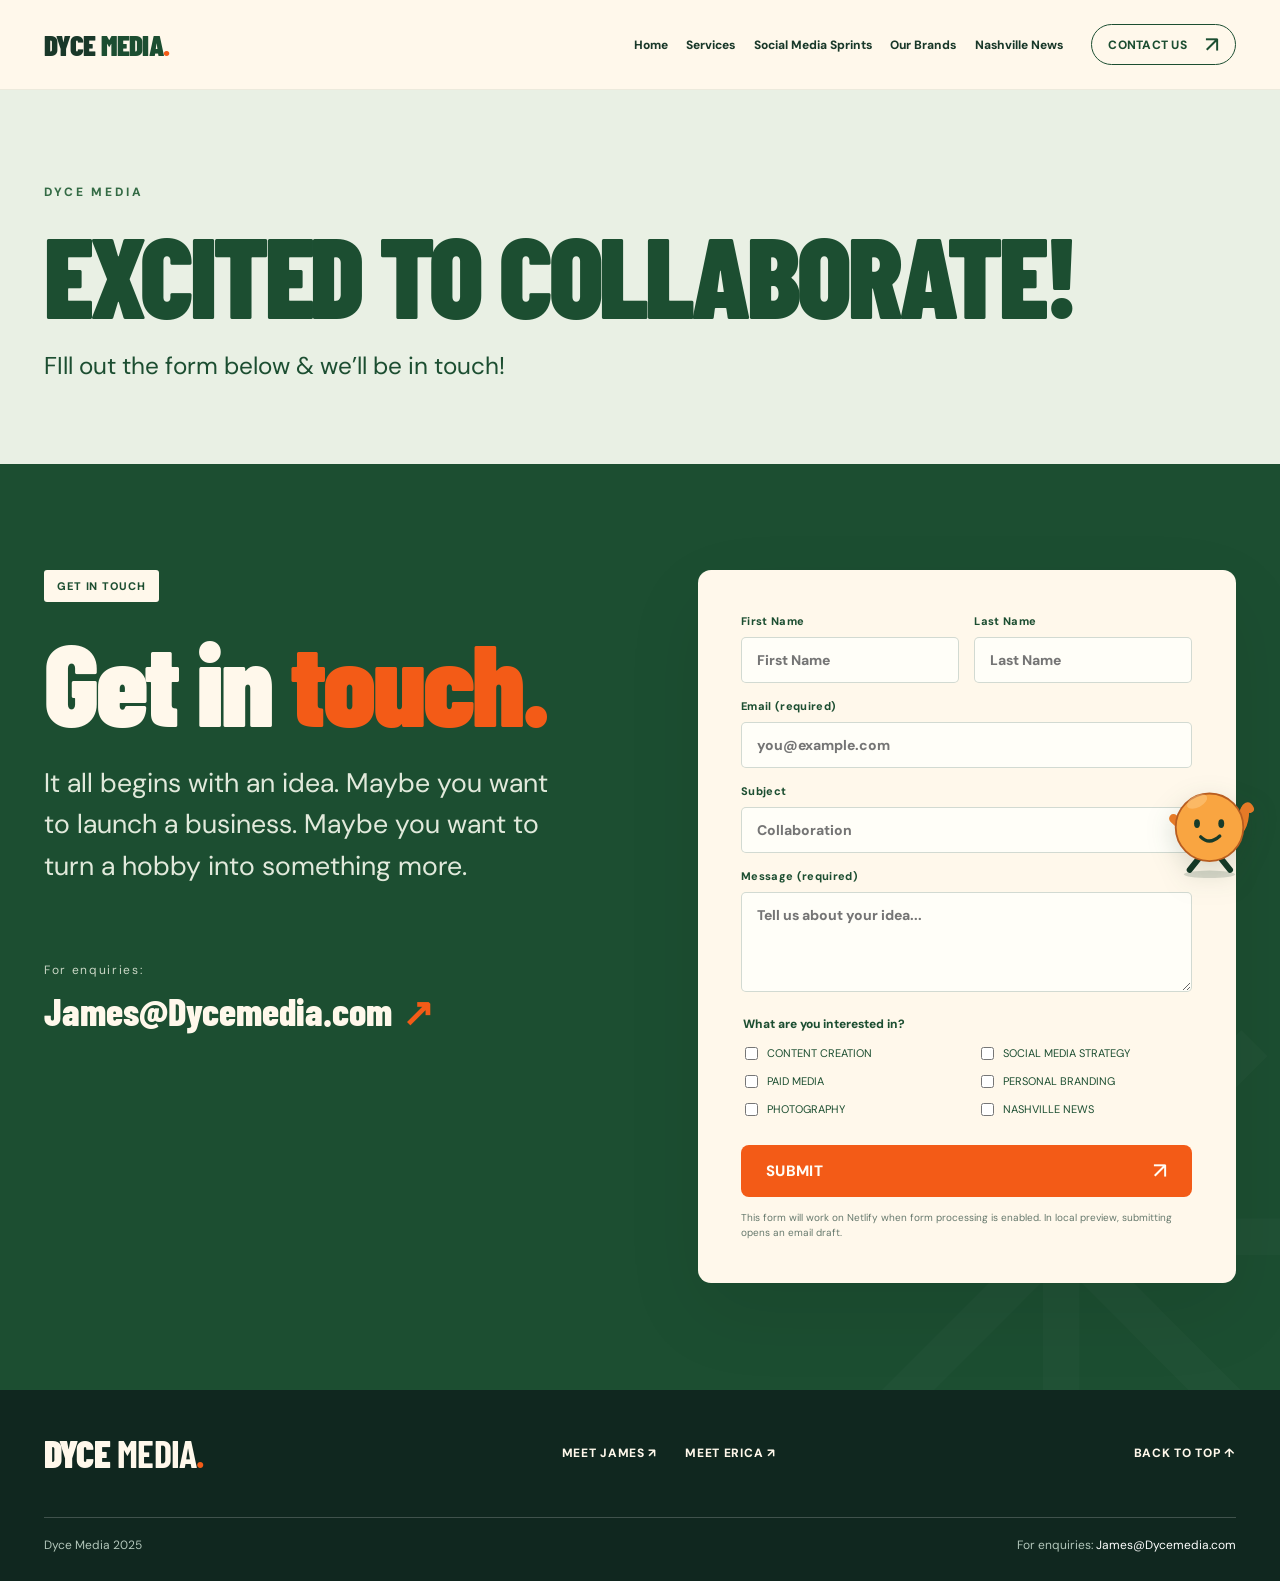
==== contact.html @ 3dae823f "Import approved Dyce Media Revision 2 and configure separate Netlify preview" ====
<!DOCTYPE html>

<html lang="en">
<head>
<meta charset="utf-8"/>
<meta content="width=device-width, initial-scale=1" name="viewport"/>
<meta content="#153d2c" name="theme-color"/>
<meta content="Dyce Media — A Creative HOUSE for modern media. For Journalist, Creators, &amp; Founders." name="description"/>
<meta content="Dyce Media — A Creative HOUSE for modern media" property="og:title"/>
<meta content="For Journalist, Creators, &amp; Founders" property="og:description"/>
<title>Contact | Dyce Media</title>
<link href="https://fonts.googleapis.com" rel="preconnect"/>
<link crossorigin="" href="https://fonts.gstatic.com" rel="preconnect"/>
<link href="https://fonts.googleapis.com/css2?family=Barlow+Condensed:wght@500;600;700;800;900&amp;family=DM+Sans:wght@400;500;600;700;800&amp;display=swap" rel="stylesheet"/>
<link href="styles.css" rel="stylesheet"/>
</head>
<body>
<a class="skip-link" href="#main">Skip to content</a>
<div aria-hidden="true" class="top-progress" id="scrollProgress"></div>
<header class="site-header" id="siteHeader">
<a aria-label="Dyce Media home" class="wordmark" href="index.html">DYCE <strong>MEDIA<span>.</span></strong></a>
<button aria-controls="primaryNav" aria-expanded="false" aria-label="Toggle navigation" class="menu-toggle" id="menuToggle" type="button"><span></span><span></span></button>
<nav aria-label="Primary navigation" class="nav" id="primaryNav">
<a class="nav-link" href="index.html">Home</a>
<a class="nav-link" href="services.html">Services</a>
<a class="nav-link" href="social-media-sprints.html">Social Media Sprints</a>
<a class="nav-link" href="our-brands.html">Our Brands</a>
<a class="nav-link" href="nashville-news.html">Nashville News</a>
<a class="btn btn-small btn-outline nav-cta" href="contact.html">CONTACT US <span aria-hidden="true">↗</span></a>
</nav>
</header>
<main class="page-main contact-page" id="main"><section class="page-opening contact-opening"><div class="container"><span class="page-kicker">DYCE MEDIA</span><h1>Excited to Collaborate!</h1><p>FIll out the form below &amp; we’ll be in touch!</p></div></section><section aria-labelledby="contactTitle" class="contact-section section-pad" id="contact">
<div class="container contact-grid">
<div class="contact-copy reveal"><span class="tag tag-light">GET IN TOUCH</span><h2 id="contactTitle">Get in <em>touch.</em></h2><p>It all begins with an idea. Maybe you want to launch a business. Maybe you want to turn a hobby into something more.</p><div class="contact-email"><span>For enquiries:</span><a href="mailto:James@Dycemedia.com">James@Dycemedia.com <span aria-hidden="true">↗</span></a></div></div>
<form action="/thanks.html" class="contact-form reveal" data-netlify="true" id="contactForm" method="POST" name="dyce-contact" netlify-honeypot="bot-field">
<input name="form-name" type="hidden" value="dyce-contact"/>
<p class="hidden"><label>Don't fill this out: <input name="bot-field"/></label></p>
<div class="field-row"><label>First Name<input autocomplete="given-name" name="first-name" placeholder="First Name" required=""/></label><label>Last Name<input autocomplete="family-name" name="last-name" placeholder="Last Name"/></label></div>
<label>Email (required)<input autocomplete="email" name="email" placeholder="you@example.com" required="" type="email"/></label>
<label>Subject<input name="subject" placeholder="Collaboration"/></label>
<label>Message (required)<textarea name="message" placeholder="Tell us about your idea..." required="" rows="4"></textarea></label>
<fieldset><legend>What are you interested in?</legend><label><input name="interest" type="checkbox" value="CONTENT CREATION"/> CONTENT CREATION</label><label><input name="interest" type="checkbox" value="SOCIAL MEDIA STRATEGY"/> SOCIAL MEDIA STRATEGY</label><label><input name="interest" type="checkbox" value="PAID MEDIA"/> PAID MEDIA</label><label><input name="interest" type="checkbox" value="PERSONAL BRANDING"/> PERSONAL BRANDING</label><label><input name="interest" type="checkbox" value="PHOTOGRAPHY"/> PHOTOGRAPHY</label><label><input name="interest" type="checkbox" value="NASHVILLE NEWS"/> NASHVILLE NEWS</label></fieldset>
<button class="btn btn-orange form-submit" type="submit">SUBMIT <span aria-hidden="true">↗</span></button>
<p class="form-disclaimer" id="formNotice">This form will work on Netlify when form processing is enabled. In local preview, submitting opens an email draft.</p>
</form>
</div>
</section></main>
<footer class="site-footer"><div class="container footer-top"><a class="footer-wordmark" href="index.html">DYCE <strong>MEDIA<span>.</span></strong></a><div class="footer-links"><a href="https://www.instagram.com/storyofjames/" rel="noopener" target="_blank">MEET JAMES ↗</a><a href="https://www.instagram.com/ericaavi/" rel="noopener" target="_blank">MEET ERICA ↗</a></div><a class="back-top" href="index.html">BACK TO TOP ↑</a></div><div class="container footer-bottom"><span>Dyce Media 2025</span><span>For enquiries: <a href="mailto:James@Dycemedia.com">James@Dycemedia.com</a></span></div></footer>
<dialog aria-label="Watch video" class="video-modal" id="videoModal"><button aria-label="Close video" class="video-close" id="videoClose" type="button">×</button><div class="video-frame" id="videoFrame"></div><div class="video-actions"><a href="#" id="videoYoutube" rel="noopener" target="_blank">OPEN ON YOUTUBE ↗</a></div></dialog>
<script defer="" src="script.js"></script>
<aside aria-label="Animated Dyce Media character" class="story-buddy" id="storyBuddy">
<button aria-label="Hide animated character" class="buddy-exit" title="Hide character" type="button">×</button>
<div aria-hidden="true" class="buddy-character"><svg role="img" viewbox="0 0 132 150">
<ellipse cx="66" cy="138" fill="#133b25" opacity=".16" rx="35" ry="5"></ellipse>
<path class="buddy-leg buddy-left" d="M51 117l-12 15" stroke="#143826" stroke-linecap="round" stroke-width="8"></path>
<path class="buddy-leg buddy-right" d="M82 117l12 15" stroke="#143826" stroke-linecap="round" stroke-width="8"></path>
<path class="buddy-arm" d="M39 83L17 62" stroke="#e67a27" stroke-linecap="round" stroke-width="12"></path>
<path class="buddy-wave-arm" d="M94 86Q114 80 114 51" stroke="#e67a27" stroke-linecap="round" stroke-width="12"></path>
<path class="buddy-wave-hand" d="M113 52Q117 41 121 49" fill="none" stroke="#e67a27" stroke-linecap="round" stroke-width="11"></path>
<circle cx="66" cy="74" fill="#f9a541" r="46" stroke="#b85d20" stroke-width="2.5"></circle>
<ellipse cx="49" cy="69" fill="#173b2a" rx="4" ry="6"></ellipse><ellipse cx="82" cy="69" fill="#173b2a" rx="4" ry="6"></ellipse>
<path d="M54 87Q66 99 80 86" fill="none" stroke="#173b2a" stroke-linecap="round" stroke-width="4.5"></path>
<ellipse cx="49" cy="39" fill="#ffdba0" opacity=".38" rx="15" ry="8" transform="rotate(-28 49 39)"></ellipse>
</svg></div></aside></body>
</html>
---- styles.css ----
:root{--forest:#153e2e;--forest2:#0d2f24;--forest3:#255b42;--cream:#fcf6ea;--cream2:#f5ebda;--ink:#142b22;--orange:#f35b17;--orange2:#ff7928;--white:#fffdf6;--muted:#647068;--line:rgba(20,62,46,.18)}
*{box-sizing:border-box}html{scroll-behavior:smooth;scroll-padding-top:86px}body{margin:0;background:var(--cream);color:var(--ink);font-family:'DM Sans',Arial,sans-serif;font-size:16px;-webkit-font-smoothing:antialiased}body.modal-open{overflow:hidden}::selection{background:var(--orange);color:#fff}a{color:inherit;text-decoration:none}button,input,textarea{font:inherit}button{cursor:pointer}img{max-width:100%;display:block}h1,h2,h3,p{margin-top:0}h1,h2,h3{font-family:'Barlow Condensed','Nimbus Sans Narrow','Liberation Sans Narrow',Impact,sans-serif;font-weight:900;letter-spacing:-.025em}a:focus-visible,button:focus-visible,summary:focus-visible,input:focus-visible,textarea:focus-visible{outline:3px solid var(--orange);outline-offset:5px}.container{width:min(100% - 88px,1360px);margin-inline:auto}.section-pad{padding:clamp(78px,8.3vw,132px) 0}.hidden{position:absolute!important;left:-9999px!important;opacity:0!important}.skip-link{position:fixed;top:-100px;left:16px;z-index:200;background:var(--orange);color:white;padding:10px 16px}.skip-link:focus{top:10px}.top-progress{height:3px;position:fixed;top:0;left:0;background:var(--orange);width:0;z-index:101;transform-origin:left;pointer-events:none}
.site-header{height:90px;display:flex;align-items:center;justify-content:space-between;padding:0 max(44px,calc((100vw - 1360px)/2));position:sticky;top:0;z-index:90;background:rgba(252,246,234,.92);backdrop-filter:blur(18px);-webkit-backdrop-filter:blur(18px);border-bottom:1px solid rgba(23,62,44,.08);transition:height .25s,box-shadow .25s}.site-header.is-scrolled{height:75px;box-shadow:0 10px 40px rgba(23,46,30,.06)}.wordmark,.footer-wordmark{font:900 31px/1 'Barlow Condensed','Nimbus Sans Narrow','Liberation Sans Narrow',sans-serif;letter-spacing:-.02em;white-space:nowrap}.wordmark strong{font-weight:900;color:var(--forest)}.wordmark span,.footer-wordmark span{color:var(--orange)}.nav{display:flex;align-items:center;gap:clamp(14px,2.2vw,33px)}.nav-link{font-size:13px;font-weight:800;position:relative;transition:color .25s}.nav-link:after{content:'';position:absolute;left:0;right:100%;height:2px;background:var(--orange);bottom:-8px;transition:right .25s}.nav-link:hover,.nav-link.is-active{color:var(--orange)}.nav-link:hover:after,.nav-link.is-active:after{right:0}.nav-cta{margin-left:10px}.menu-toggle{display:none;border:0;background:transparent;width:44px;height:44px}.menu-toggle span{display:block;width:25px;height:2px;background:var(--forest);margin:6px auto;transition:transform .2s}
.btn{display:inline-flex;align-items:center;justify-content:center;gap:40px;min-height:52px;padding:15px 24px;border:1.5px solid transparent;border-radius:8px;font:800 15px 'DM Sans',sans-serif;letter-spacing:.02em;text-align:center;transition:background .2s,color .2s,transform .2s,box-shadow .2s;white-space:nowrap}.btn span{font-size:22px;font-weight:500;line-height:10px}.btn:hover{transform:translateY(-3px);box-shadow:0 10px 18px rgba(14,43,29,.09)}.btn-small{min-height:45px;padding:11px 19px;font-size:12px;border-radius:999px;gap:18px}.btn-outline{border-color:var(--forest);color:var(--forest);background:transparent}.btn-outline:hover{background:var(--forest);color:var(--white)}.btn-dark{background:var(--forest);color:var(--white)}.btn-dark:hover{background:var(--forest3)}.btn-orange{background:var(--orange);color:var(--white)}.btn-orange:hover{background:#d7470c}
/* Opening: generous empty space, with the exact approved illustrated cabin composition. */
.hero{position:relative;overflow:hidden;min-height:min(740px,calc(100svh - 90px));background:radial-gradient(ellipse at 78% 84%,#ffe7ce 0%,transparent 44%),var(--cream);display:flex;align-items:center}.hero-grain{position:absolute;inset:0;opacity:.25;pointer-events:none;background-image:url("data:image/svg+xml,%3Csvg viewBox='0 0 150 150' xmlns='http://www.w3.org/2000/svg'%3E%3Cfilter id='n'%3E%3CfeTurbulence type='fractalNoise' baseFrequency='.24' numOctaves='1' stitchTiles='stitch'/%3E%3C/filter%3E%3Crect width='100%25' height='100%25' filter='url(%23n)' opacity='.025'/%3E%3C/svg%3E")}.hero-inner{display:grid;grid-template-columns:1.13fr .87fr;align-items:center;position:relative;z-index:2;min-height:620px;padding-top:34px;padding-bottom:84px}.hero-copy{z-index:3;position:relative;padding:32px 0 10px;max-width:770px}.eyebrow{display:flex;align-items:center;gap:11px;color:var(--forest3);font-size:11px;letter-spacing:.22em;font-weight:800;margin-bottom:31px}.eyebrow-rule{display:inline-block;background:var(--orange);width:28px;height:3px;border-radius:5px}.hero h1{font-size:clamp(54px,5.75vw,101px);line-height:.99;max-width:1000px;text-transform:uppercase;color:var(--forest);margin-bottom:29px;letter-spacing:-.034em}.hero h1 em{color:var(--orange);font-style:normal;white-space:nowrap}.hero-line{display:block;white-space:nowrap}.hero-subtitle{font-size:clamp(17px,1.8vw,23px);letter-spacing:-.03em;margin-bottom:38px;color:var(--forest);font-weight:500}.hero-actions{display:flex;align-items:center;gap:34px;flex-wrap:wrap}.hero-actions .btn{min-height:59px;padding:16px 25px;min-width:205px}.quiet-link{font-size:12px;font-weight:800;letter-spacing:.04em;display:inline-flex;align-items:center;gap:12px;border-bottom:1px solid var(--forest);padding-bottom:7px}.quiet-link span{font-size:18px}.quiet-link:hover{color:var(--orange);border-color:var(--orange)}.credit{font-size:11px;opacity:.6;margin-top:42px;margin-bottom:0}.credit a{text-decoration:underline;text-underline-offset:3px}.hero-visual{position:relative;display:flex;align-items:center;justify-content:center;width:100%;min-height:550px;margin-left:-1%;pointer-events:none}.cabin-art{width:min(112%,660px);max-width:none;object-fit:contain;position:relative;z-index:2;filter:drop-shadow(1px 14px 17px rgba(84,49,15,.08));animation:slowfloat 7s ease-in-out infinite;transform-origin:50% 65%}.hero-halo{width:65%;height:38%;background:radial-gradient(ellipse,rgba(248,158,61,.18),transparent 68%);position:absolute;top:53%;left:27%;z-index:1;filter:blur(30px)}.visual-star{position:absolute;color:#fca34e;z-index:3;opacity:.7}.star-one{top:25%;right:10%;font-size:24px;animation:twinkle 4s ease-in-out infinite}.star-two{bottom:26%;left:8%;font-size:17px;animation:twinkle 6s ease-in-out infinite 1s}@keyframes slowfloat{0%,100%{transform:translateY(0)}50%{transform:translateY(-13px)}}@keyframes twinkle{50%{opacity:.23;transform:rotate(25deg) scale(.8)}}.scroll-indicator{position:absolute;z-index:4;bottom:28px;left:50%;transform:translateX(-50%);display:flex;align-items:center;gap:17px;color:var(--forest);font-size:10px;letter-spacing:.2em;font-weight:800}.scroll-line{width:40px;height:1px;background:var(--orange)}
.section-marquee{display:flex;align-items:center;justify-content:center;overflow:hidden;white-space:nowrap;gap:32px;background:var(--forest);color:var(--cream);padding:16px 22px;font:800 clamp(20px,2.2vw,33px)/1 'Barlow Condensed','Nimbus Sans Narrow','Liberation Sans Narrow',sans-serif;letter-spacing:.06em}.section-marquee span{flex:none}.little-asterisk{color:var(--orange);font-size:20px}
.tag{display:inline-flex;align-items:center;padding:9px 13px;font-size:11px;font-weight:800;letter-spacing:.08em}.tag-orange{background:var(--orange);color:var(--white);border-radius:3px}.tag-light{background:var(--cream);color:var(--forest);border-radius:3px}.tag-lined{border:1px solid rgba(255,255,255,.35);color:var(--cream);border-radius:4px}.intro-section{background:var(--cream2);position:relative;overflow:hidden}.intro-grid{display:grid;grid-template-columns:1.1fr .9fr;gap:clamp(40px,8vw,145px);align-items:center}.intro-left h2{font-size:clamp(56px,5.8vw,92px);line-height:.94;max-width:720px;text-transform:uppercase;margin:26px 0 0}.intro-left h2 em{font-style:normal;color:var(--orange)}.intro-right{padding-top:15px}.mini-index{display:flex;align-items:center;gap:13px;font-size:11px;letter-spacing:.17em;font-weight:800;color:var(--orange);margin-bottom:22px}.mini-index span{height:1px;width:33px;background:var(--orange)}.intro-right>p{font-size:clamp(20px,2.3vw,30px);line-height:1.5;letter-spacing:-.028em;max-width:585px;margin-bottom:40px}.inline-actions{display:flex;gap:30px;align-items:center;flex-wrap:wrap}.under-link{font-size:14px;font-weight:700;border-bottom:1px solid;padding-bottom:6px}.under-link:hover{color:var(--orange)}.intro-stat{font:800 clamp(16px,2vw,26px) 'Barlow Condensed','Nimbus Sans Narrow','Liberation Sans Narrow',sans-serif;letter-spacing:.035em;border-top:1px solid var(--line);padding-top:23px;margin-top:55px}.intro-stat strong{white-space:nowrap}.intro-stat span{color:var(--orange);padding:0 5px}.intro-symbol{margin-top:55px;display:inline-grid;place-items:center;width:92px;height:92px;position:relative}.rotating-ring{font-size:115px;line-height:1;color:var(--forest3);opacity:.8;animation:rotate 28s linear infinite}.symbol-middle{position:absolute;font:900 38px 'Barlow Condensed';color:var(--orange)}@keyframes rotate{to{transform:rotate(360deg)}}
.film-section{background:var(--forest2);color:var(--cream);position:relative}.film-section:before{content:'';position:absolute;right:0;top:0;width:300px;height:300px;background:radial-gradient(circle at 100% 0%,rgba(246,117,32,.1),transparent 70%);pointer-events:none}.section-heading{display:flex;align-items:end;justify-content:space-between;gap:28px;margin-bottom:38px}.section-heading h2{font-size:clamp(62px,7.5vw,112px);line-height:.95;margin:16px 0 0;text-transform:uppercase}.section-heading .tag{padding-left:0}.orange-dot{color:var(--orange)}.section-heading.on-dark h2{color:var(--cream)}.arrow-link{font-size:13px;font-weight:800;letter-spacing:.04em;border-bottom:2px solid var(--orange);padding-bottom:8px;white-space:nowrap;transition:transform .2s}.arrow-link:hover{transform:translateX(5px)}.arrow-link span{color:var(--orange);font-size:21px;padding-left:10px}.film-grid{display:grid;grid-template-columns:repeat(3,minmax(0,1fr));gap:22px}.film-card{min-width:0}.video-trigger{width:100%;background:#204638;padding:0;border:1px solid rgba(255,255,255,.2);border-radius:12px;overflow:hidden;position:relative;display:block;aspect-ratio:16/10;box-shadow:0 12px 36px rgba(0,0,0,.17);transition:transform .3s,box-shadow .3s}.video-trigger:hover{transform:translateY(-8px);box-shadow:0 25px 52px rgba(0,0,0,.25)}.video-trigger:after{content:'';position:absolute;inset:0;background:linear-gradient(180deg,transparent 45%,rgba(0,0,0,.36));pointer-events:none}.video-trigger img{width:100%;height:100%;object-fit:cover;transition:transform .55s,filter .55s;filter:saturate(.87)}.video-trigger:hover img{transform:scale(1.065);filter:saturate(1.1)}.film-play{position:absolute;z-index:2;top:50%;left:50%;transform:translate(-50%,-50%);background:var(--orange);color:var(--white);border-radius:50%;width:61px;height:61px;display:grid;place-items:center;font-size:17px;box-shadow:0 8px 26px rgba(0,0,0,.25);transition:background .2s,transform .2s;padding-left:3px}.video-trigger:hover .film-play{transform:translate(-50%,-50%) scale(1.15)}.film-hover{position:absolute;bottom:16px;left:18px;right:18px;z-index:3;display:flex;justify-content:space-between;align-items:center;font:800 14px 'Barlow Condensed','Nimbus Sans Narrow','Liberation Sans Narrow',sans-serif;letter-spacing:.08em;color:white;opacity:0;transform:translateY(10px);transition:opacity .3s,transform .3s}.video-trigger:hover .film-hover{opacity:1;transform:translateY(0)}.film-hover b{font:600 22px 'DM Sans'}.film-meta{display:flex;align-items:center;justify-content:space-between;font-size:11px;font-weight:800;margin-top:18px;letter-spacing:.055em}.film-number{color:#e9ede1}.film-meta a{color:#ff9a60}.film-meta a:hover{text-decoration:underline}.film-bottom-link{display:flex;justify-content:space-between;align-items:center;border-top:1px solid rgba(255,255,255,.18);padding-top:25px;margin-top:50px;max-width:100%;font-size:14px;color:#e3e8d9}.film-bottom-link span{color:var(--orange);font-size:24px}.film-bottom-link:hover{color:var(--white)}
.services-section{background:var(--cream)}.services-layout{display:grid;grid-template-columns:.68fr 1.32fr;gap:clamp(50px,9vw,155px);align-items:start}.services-sticky{position:sticky;top:125px}.services-sticky h2{font-size:clamp(75px,8vw,122px);line-height:.85;margin:24px 0 25px}.services-sticky em{font-style:normal;color:var(--orange)}.services-aside{font-size:11px;letter-spacing:.22em;font-weight:800;margin:10px 0 26px;color:var(--forest3)}.woodsy-divider{display:flex;align-items:center;gap:18px;color:var(--forest);height:70px}.woodsy-divider span{width:70px;height:2px;background:var(--orange)}.woodsy-divider svg{width:88px;height:44px;opacity:.5}.accordion{border-top:1px solid var(--line)}.accordion details{border-bottom:1px solid var(--line)}.accordion summary{display:grid;grid-template-columns:40px 1fr 25px;gap:15px;align-items:center;list-style:none;padding:23px 5px 23px 0;cursor:pointer;font:800 clamp(26px,3vw,44px)/1 'Barlow Condensed','Nimbus Sans Narrow','Liberation Sans Narrow',sans-serif;transition:color .2s}.accordion summary::-webkit-details-marker{display:none}.accordion summary:hover,.accordion details[open] summary{color:var(--orange)}.service-count{font:800 11px 'DM Sans';align-self:start;padding-top:4px;color:#8e998c}.plus{position:relative;width:24px;height:24px;display:block}.plus:before,.plus:after{content:'';position:absolute;background:currentColor;top:11px;left:3px;width:18px;height:2px}.plus:after{transform:rotate(90deg);transition:transform .2s}.accordion details[open] .plus:after{transform:rotate(0)}.accordion-content{padding:0 45px 20px 55px;color:#41594a}.accordion-content p{font-size:15px;line-height:1.8;max-width:690px;margin-bottom:18px}.accordion-content .subline{color:var(--orange);font-weight:800;margin-bottom:8px;font-size:12px;letter-spacing:.06em}
.sprints-section{background:#eae9dc}.sprints-section .section-heading{align-items:end}.section-subcopy{font-size:12px;letter-spacing:.12em;font-weight:800;margin:20px 0 0;color:var(--forest3)}.project-grid{display:grid;grid-template-columns:repeat(3,minmax(0,1fr));gap:18px}.project-card{min-height:265px;border-radius:12px;position:relative;overflow:hidden;padding:23px;display:flex;flex-direction:column;justify-content:space-between;isolation:isolate;transition:transform .3s,box-shadow .3s;background:var(--forest);color:var(--cream)}.project-card:before{content:'';position:absolute;inset:auto -40px -120px auto;width:320px;height:320px;border-radius:50%;background:var(--shape-color);opacity:.9;z-index:-1;transition:transform .4s}.project-card:after{content:'';position:absolute;inset:0;z-index:-1;background:linear-gradient(145deg,rgba(255,255,255,.1),transparent 45%,rgba(0,0,0,.15))}.project-card:hover{transform:translateY(-8px);box-shadow:0 20px 40px rgba(14,52,34,.13)}.project-card:hover:before{transform:scale(1.18) translate(-15px,-15px)}.project-a{--shape-color:#f87024}.project-b{--shape-color:#d0c091;background:#335b43}.project-c{--shape-color:#f3a847;background:#214532}.project-d{--shape-color:#88a995;background:#193b33}.project-e{--shape-color:#e8ad59;background:#214932}.project-f{--shape-color:#ea6b45;background:#2a4d3a}.project-index{font-size:11px;letter-spacing:.1em;font-weight:800}.project-center{font:900 clamp(37px,4vw,60px)/.93 'Barlow Condensed';max-width:280px;text-transform:uppercase;display:flex;align-items:flex-end;justify-content:space-between;gap:15px}.project-center>span{font:400 23px 'DM Sans'}.project-bottom{font-size:10px;font-weight:700;letter-spacing:.07em}.sprints-footer{display:flex;justify-content:space-between;margin-top:29px;border-top:1px solid var(--line);padding-top:20px;font-size:12px;letter-spacing:.05em;font-weight:800}.sprints-footer a{color:var(--orange)}
.contact-section{position:relative;background:var(--forest);color:var(--cream);overflow:hidden}.contact-section:before{content:'✳';position:absolute;right:-95px;bottom:-240px;font-size:750px;color:rgba(255,255,255,.018);line-height:1;pointer-events:none}.contact-grid{position:relative;display:grid;grid-template-columns:1fr 1fr;gap:clamp(45px,9vw,145px)}.contact-copy h2{font-size:clamp(88px,9vw,145px);line-height:.87;margin:29px 0 30px}.contact-copy h2 em{font-style:normal;color:var(--orange)}.contact-copy>p{font-size:clamp(19px,2.1vw,27px);line-height:1.55;max-width:520px;color:#e1e9db}.contact-email{display:grid;gap:10px;margin-top:75px}.contact-email>span{font-size:12px;letter-spacing:.14em;color:#cad7c6}.contact-email a{display:flex;gap:10px;align-items:center;font:800 clamp(23px,3vw,40px) 'Barlow Condensed';word-break:break-word}.contact-email a span{color:var(--orange)}.contact-email a:hover{color:var(--orange)}.contact-spark{font-size:120px;color:var(--orange);line-height:1;margin-top:25px;opacity:.8}.contact-form{background:var(--cream);color:var(--forest);padding:clamp(25px,3.4vw,50px);border-radius:13px;box-shadow:0 30px 80px rgba(0,0,0,.08)}.contact-form>label,.field-row label{display:grid;gap:9px;font-size:11px;font-weight:800;letter-spacing:.03em;margin-bottom:16px}.field-row{display:grid;grid-template-columns:1fr 1fr;gap:15px}.contact-form input:not([type=checkbox]),.contact-form textarea{background:#fffef8;border:1.5px solid rgba(31,77,56,.2);color:#153e2e;border-radius:5px;outline:0;width:100%;padding:13px 15px;font-size:14px;resize:vertical;transition:border-color .2s}.contact-form input:focus,.contact-form textarea:focus{border-color:var(--orange)}.contact-form fieldset{border:0;padding:0;margin:24px 0 18px;display:grid;grid-template-columns:1fr 1fr;gap:9px 20px}.contact-form legend{font-size:12px;font-weight:800;margin-bottom:12px}.contact-form fieldset label{font-size:11px;display:flex;align-items:center;gap:6px}.contact-form input[type=checkbox]{accent-color:var(--forest)}.form-submit{width:100%;display:flex;justify-content:space-between;margin-top:26px}.form-disclaimer{font-size:10px;line-height:1.5;color:#66796d;margin:13px 0 0}
.site-footer{background:#10271f;color:var(--cream);padding:44px 0 28px}.footer-top{display:flex;justify-content:space-between;align-items:center;gap:30px;padding-bottom:45px}.footer-wordmark{font-size:38px}.footer-links{display:flex;gap:28px}.footer-links a,.back-top{font-size:12px;font-weight:800;letter-spacing:.06em}.footer-links a:hover,.back-top:hover{color:var(--orange)}.footer-bottom{border-top:1px solid rgba(255,255,255,.2);padding-top:19px;display:flex;justify-content:space-between;gap:15px;color:#b2c6ba;font-size:12px}.footer-bottom a{color:#fff}.video-modal{border:0;max-width:min(94vw,1100px);width:100%;padding:0;background:var(--forest2);color:var(--cream);box-shadow:0 30px 100px rgba(0,0,0,.55);border-radius:12px;overflow:visible}.video-modal::backdrop{background:rgba(7,27,19,.88);backdrop-filter:blur(8px)}.video-frame{aspect-ratio:16/9}.video-frame iframe{width:100%;height:100%;display:block;border:0;background:#111}.video-close{position:absolute;right:0;top:-56px;background:var(--cream);color:var(--forest);border:0;border-radius:50%;width:42px;height:42px;font-size:30px}.video-actions{padding:13px 18px;display:flex;justify-content:flex-end;font-size:12px;font-weight:800}.video-actions a:hover{color:var(--orange)}.reveal{opacity:0;transform:translateY(24px);transition:opacity .75s ease,transform .75s cubic-bezier(.2,.7,.2,1)}.reveal.is-visible{opacity:1;transform:translateY(0)}
@media(max-width:1160px){.site-header{padding:0 28px}.nav{gap:16px}.hero-inner{grid-template-columns:1fr 0.84fr}.hero h1{font-size:clamp(51px,6.35vw,85px)}.hero-visual{margin-left:-9%}.film-grid{gap:15px}.project-center{font-size:44px}}
@media(max-width:900px){.container{width:min(100% - 48px,1360px)}.site-header{height:75px}.menu-toggle{display:block;z-index:93}.nav{display:none;position:absolute;left:0;right:0;top:100%;background:var(--cream);box-shadow:0 15px 30px rgba(13,47,36,.15);padding:25px 24px 35px;flex-direction:column;align-items:stretch;gap:19px}.nav.open{display:flex}.nav-cta{margin:0;width:max-content}.hero{min-height:auto}.hero-inner{grid-template-columns:1fr;min-height:auto;padding-top:68px;padding-bottom:66px}.hero-copy{max-width:730px}.hero h1{font-size:clamp(58px,11vw,95px)}.hero-visual{margin:0 auto;max-width:630px;min-height:440px;margin-top:10px}.cabin-art{width:100%}.scroll-indicator{display:none}.intro-grid{grid-template-columns:1fr;gap:35px}.intro-left h2{font-size:clamp(70px,10vw,100px);max-width:720px}.intro-right>p{max-width:750px}.intro-symbol{display:none}.services-layout{grid-template-columns:1fr;gap:40px}.services-sticky{position:static}.services-sticky h2{font-size:100px}.contact-grid{grid-template-columns:1fr}.contact-form{max-width:690px}.project-grid{grid-template-columns:repeat(2,1fr)}}
@media(max-width:640px){.container{width:calc(100% - 38px)}.site-header{padding:0 19px;height:69px}.wordmark{font-size:28px}.hero-inner{padding-top:40px;padding-bottom:47px}.hero-copy{padding:0}.eyebrow{margin-bottom:22px}.hero h1{font-size:clamp(52px,12.3vw,73px);line-height:.98;margin-bottom:21px;letter-spacing:-.03em}.hero h1 em{white-space:normal}.hero-line{white-space:normal}.hero-subtitle{font-size:18px;margin-bottom:27px}.hero-actions{gap:20px}.hero-actions .btn{min-width:185px;min-height:50px}.quiet-link{font-size:11px}.credit{margin-top:24px}.hero-visual{min-height:290px;margin-top:0;max-width:420px}.cabin-art{width:100%;animation-duration:9s}.star-one{right:12%;top:13%}.star-two{display:none}.section-pad{padding:68px 0}.section-marquee{font-size:23px;padding:13px 15px;gap:18px}.intro-left h2{font-size:clamp(57px,11vw,78px)}.intro-right>p{font-size:20px}.intro-stat{font-size:18px}.intro-stat strong{white-space:normal}.section-heading{align-items:start;flex-direction:column;margin-bottom:30px}.section-heading h2{font-size:clamp(61px,12vw,86px)}.film-grid{grid-template-columns:1fr;gap:35px}.video-trigger{aspect-ratio:16/9}.film-hover{opacity:1;transform:none}.film-bottom-link{font-size:12px;line-height:1.5}.services-sticky h2{font-size:88px}.accordion summary{grid-template-columns:23px 1fr 25px;font-size:31px;padding:19px 0;gap:10px}.service-count{font-size:9px}.accordion-content{padding:0 7px 12px 30px}.accordion-content p{font-size:14px}.project-grid{grid-template-columns:1fr}.project-card{min-height:220px}.project-center{font-size:54px}.contact-copy h2{font-size:100px}.contact-copy>p{font-size:20px}.contact-email{margin-top:45px}.contact-spark{display:none}.contact-form{padding:22px}.contact-form fieldset{grid-template-columns:1fr}.field-row{grid-template-columns:1fr;gap:0}.footer-top,.footer-bottom{flex-direction:column;align-items:start;gap:16px}.footer-top{padding-bottom:26px}.footer-links{flex-wrap:wrap}.video-close{right:2px}.film-section:before{display:none}}
@media(prefers-reduced-motion:reduce){html{scroll-behavior:auto}.reveal{opacity:1;transform:none;transition:none}.cabin-art,.rotating-ring,.visual-star{animation:none}.btn,.project-card,.video-trigger{transition:none}}

/* Keep the original Dyce Media statement together on desktop. */
.hero-first{display:block;white-space:nowrap}.hero-line{display:block;white-space:nowrap}@media(max-width:900px){.hero-first{white-space:normal}}@media(max-width:640px){.hero h1{font-size:clamp(44px,10.8vw,70px)}.hero-first,.hero-line{white-space:normal}}

@media(max-width:640px){.film-section .section-heading h2{font-size:clamp(46px,10.3vw,62px)}.section-marquee{max-width:100vw}}

/* V2: brighter pine green, orange accents; no decorative orange asterisks. */
:root{--forest:#1c4e31;--forest2:#103823;--forest3:#346b45;--cream:#fff8eb;--cream2:#f4eddf;--ink:#193829;--line:rgba(23,74,47,.2)}
body{background:var(--cream)}.site-header{background:rgba(255,248,235,.94)}
.site-header .nav{gap:clamp(12px,1.45vw,23px)}
.site-header .nav-link{font-size:12px;white-space:nowrap}
.site-header .btn-small{padding:10px 16px;min-height:41px;white-space:nowrap}
.site-header .wordmark{font-size:29px}
.section-marquee .marquee-rule{width:38px;height:2px;background:#f4b16d;flex:none}
.section-marquee span:not(.marquee-rule){margin-right:10px}
.cabin-spin-btn{pointer-events:auto;position:absolute;bottom:8%;right:7%;z-index:8;background:rgba(255,248,235,.86);color:var(--forest);border:1px solid rgba(23,75,44,.25);border-radius:100px;padding:11px 15px;font-size:12px;font-weight:800;letter-spacing:.045em;box-shadow:0 8px 20px rgba(44,40,12,.08);transition:transform .2s,background .2s}
.cabin-spin-btn:hover{transform:scale(1.04);background:#fff}.cabin-spin-btn span{font-size:17px;padding-left:8px}
.hero-visual .cabin-art.is-spinning{animation:cabinSpin 2.4s cubic-bezier(.55,.05,.2,1) both!important}
@keyframes cabinSpin{0%{transform:rotateY(0deg)}25%{transform:rotateY(80deg) translateY(-10px) scale(.96)}50%{transform:rotateY(180deg) scale(.93)}75%{transform:rotateY(270deg) translateY(-10px) scale(.96)}100%{transform:rotateY(360deg)}}
.hero-visual{perspective:1100px}.hero-visual .cabin-art{backface-visibility:visible}
/* Tiny persistent character — decorative, optional, unobtrusive. */
.story-buddy{position:fixed;right:14px;bottom:10px;width:105px;height:130px;z-index:89;pointer-events:none;opacity:0;transform:translateY(30px) scale(.92);transition:opacity .5s,transform .5s}
.story-buddy.is-ready{opacity:1;transform:translateY(0) scale(1)}.buddy-character{position:absolute;inset:6px 8px 0 0;transform-origin:center bottom;filter:drop-shadow(0 8px 13px rgba(32,57,36,.17))}.buddy-character svg{width:100%;height:100%}
.buddy-exit{position:absolute;right:0;top:8px;z-index:5;pointer-events:auto;background:#fff8eb;color:#366b4c;font-size:17px;line-height:22px;width:26px;height:26px;border:1px solid #cdd9c8;border-radius:99px;opacity:0;transition:opacity .2s}.story-buddy:hover .buddy-exit,.buddy-exit:focus-visible{opacity:1}
.story-buddy.is-hidden{display:none}.story-buddy.wave .buddy-wave-arm,.story-buddy.wave .buddy-wave-hand{transform-box:fill-box;transform-origin:8% 88%;animation:waveHand .7s ease-in-out 4 alternate}.story-buddy.hop .buddy-character{animation:buddyHop .65s ease-in-out 3}.story-buddy.peek .buddy-character{animation:buddyPeek 2.4s ease-in-out 1}.story-buddy.walk .buddy-leg{animation:buddyWalk .3s ease-in-out 7 alternate}.story-buddy.nod .buddy-character{animation:buddyNod .6s ease-in-out 2}
@keyframes waveHand{to{transform:rotate(33deg)}}@keyframes buddyHop{50%{transform:translateY(-24px) rotate(-5deg)}}@keyframes buddyPeek{0%,100%{transform:translateX(0)}50%{transform:translateX(65px) rotate(9deg)}}@keyframes buddyWalk{50%{transform:rotate(18deg)}}@keyframes buddyNod{50%{transform:rotate(7deg)}}
/* Small, original animated character scenes; no effect on text structure. */
.scene-treadmill{width:min(330px,100%);margin-top:28px;opacity:.96}.scene-treadmill svg{width:100%;height:auto;overflow:visible}.scene-treadmill .tread-belt{animation:runBelt .4s linear infinite}.scene-treadmill .run-leg,.scene-treadmill .run-arm{transform-box:fill-box;transform-origin:50% 0%;animation:runLeg .37s ease-in-out infinite alternate}.scene-treadmill .run-leg.two,.scene-treadmill .run-arm.two{animation-delay:-.185s}@keyframes runLeg{to{transform:rotate(22deg)}}@keyframes runBelt{to{stroke-dashoffset:-41}}
.film-section .container{position:relative}.scene-director{position:absolute;right:8%;top:-59px;width:128px;z-index:3;filter:drop-shadow(0 5px 7px rgba(0,0,0,.18));pointer-events:none}.scene-director svg{display:block;width:100%;height:auto}.scene-director .direct-arm{transform-box:fill-box;transform-origin:10% 80%;animation:waveHand 2.8s ease-in-out infinite alternate}
/* Standalone pages. Each top-level navigation item routes to a real page. */
.page-main{min-height:65vh}.page-opening{min-height:370px;display:flex;align-items:center;padding:90px 0 80px;position:relative;overflow:hidden;background:var(--cream)}
.page-opening h1{font-size:clamp(78px,11.4vw,185px);line-height:.84;text-transform:uppercase;margin:26px 0;letter-spacing:-.038em;color:var(--forest)}
.page-opening p{font-size:clamp(18px,1.9vw,26px);max-width:780px;line-height:1.5;margin:0;color:var(--forest)}
.page-kicker{font-size:12px;font-weight:800;letter-spacing:.24em;color:var(--forest3)}
.page-opening-service{background:linear-gradient(111deg,#fff8eb 48%,#e7eedf 100%);min-height:365px}
.page-opening-service:after{content:'';position:absolute;width:170px;height:170px;right:8%;top:46%;border-radius:22px;border:2px solid rgba(28,78,49,.18);transform:rotate(25deg)}
.editorial-grid{display:grid;grid-template-columns:.9fr 1.1fr;gap:80px}.editorial-grid h2{font-size:clamp(70px,8vw,120px);text-transform:uppercase;line-height:.9;margin-top:26px;max-width:560px}.editorial-grid>div:last-child{padding-top:36px}.editorial-grid p{font-size:clamp(18px,2vw,28px);line-height:1.47;max-width:630px;letter-spacing:-.023em;margin-bottom:28px}
.page-film-strip{background:var(--forest);color:#fff8eb}.page-film-strip h2,.photography-section h2,.brand-section h2{font-size:clamp(65px,9vw,133px);line-height:.9;margin:20px 0 24px;text-transform:uppercase}.page-film-strip>div>p,.photography-section>div>p{font-size:clamp(19px,2.15vw,29px);max-width:860px;line-height:1.4}
.credits-grid{display:grid;grid-template-columns:repeat(3,minmax(0,1fr));gap:17px;margin:35px 0 32px}.credits-grid span{padding-top:17px;border-top:1px solid rgba(255,255,255,.4);font-weight:700;font-size:15px;line-height:1.5}.btn-light{background:#fff8eb;color:var(--forest)}
.photography-section{background:#f2ede4}.photo-gallery{display:grid;grid-template-columns:repeat(5,minmax(0,1fr));gap:13px;margin-top:32px}.photo-card{background:#dddacc;min-height:220px;overflow:hidden;margin:0;position:relative;border-radius:6px}.photo-card:nth-child(2n){margin-top:34px}.photo-card img{width:100%;height:270px;object-fit:cover}.photo-card figcaption{font-size:10px;padding:10px 9px;color:#20442f;font-weight:700;line-height:1.4}.photo-card.image-unavailable{background:linear-gradient(155deg,#dbe6d4,#bdccae)}.photo-card.image-unavailable:before{content:'DYCE MEDIA';position:absolute;left:18px;top:120px;font:900 25px 'Barlow Condensed';color:#326346;opacity:.6;transform:rotate(-90deg);transform-origin:left top}.photo-card.image-unavailable img{visibility:hidden}
.services-page .services-section{background:var(--cream)}
/* Brighter, street-influenced sprint page, without changing the original work/case titles. */
.sprint-opening{min-height:440px;background:#e9e9d7;border-bottom:8px solid var(--forest);padding-bottom:115px}.sprint-opening:before{content:'';position:absolute;right:-90px;top:0;width:32%;height:120%;background:#fac573;transform:skewX(-16deg)}.sprint-opening:after{content:'';position:absolute;right:9%;top:-40%;width:7%;height:175%;background:#d7e1c4;transform:skewX(-16deg)}.sprint-opening .container{position:relative;z-index:2}.sprint-opening h1{color:var(--forest);font-size:clamp(77px,11vw,175px)}.sprint-opening p{font-size:11px;letter-spacing:.22em;font-weight:800}
.sprint-track{position:absolute;left:-2%;bottom:0;background:#1a4d31;color:#fff8eb;display:flex;gap:80px;transform:rotate(-1.5deg);width:105%;padding:13px 60px;white-space:nowrap;font:900 30px 'Barlow Condensed';letter-spacing:.04em;z-index:2}
.sprint-work{background:var(--cream)}.sprint-tile-grid{display:grid;grid-template-columns:repeat(2,minmax(0,1fr));gap:16px}.sprint-tile{position:relative;min-height:345px;background:#e9eadd;color:#193e2c;border-radius:10px;overflow:hidden;padding:24px 28px;display:flex;flex-direction:column;justify-content:space-between;border:2px solid var(--forest);transition:transform .3s,box-shadow .3s}.sprint-tile:hover{transform:translateY(-7px);box-shadow:9px 10px 0 #bdcbaa}.sprint-tile strong{font:900 clamp(47px,5.7vw,92px)/.94 'Barlow Condensed';max-width:430px;text-transform:uppercase;position:relative;z-index:2}.sprint-tile:after{content:'';position:absolute;width:240px;height:240px;background:#ffb475;border-radius:28%;right:-80px;top:-80px;transform:rotate(-32deg);opacity:.46}.sprint-style-1{background:#d8ecd3}.sprint-style-2{background:#ebdbc3}.sprint-style-3{background:#d8ded5}.sprint-style-1:after{background:#e87a32}.sprint-style-2:after{background:#c3bd78}.sprint-style-3:after{background:#f2bc7a}.sprint-no{font-size:11px;font-weight:900;letter-spacing:.15em}.sprint-under{font-size:13px;font-weight:700}.sprint-arrow{position:absolute;right:28px;bottom:23px;font-size:29px;color:#d3611c}.cta-strip{padding:70px 0;background:#dfe7d6}.cta-strip .container{display:flex;align-items:center;justify-content:space-between;gap:40px}.cta-strip h2{font-size:70px;line-height:.9;margin:0;text-transform:uppercase}.cta-strip p{max-width:430px;line-height:1.5;margin:0;font-size:15px}
.documentary-opening{background:linear-gradient(110deg,#1d5133,#123820);min-height:380px}.documentary-opening h1,.documentary-opening .page-kicker,.documentary-opening p{color:#fff8eb}.documentary-page .film-section{padding-top:75px}.documentary-page .film-section h2{font-size:70px}.documentary-page .film-section .scene-director{top:-160px;right:10%;width:145px}.more-docs h2{font-size:clamp(60px,8vw,110px);text-transform:uppercase}.more-docs{background:#f5ead5}
.brand-opening{background:#e4ebd8}.brand-section{background:var(--cream)}.brand-list{border-top:2px solid var(--forest);margin:25px 0 40px}.brand-tile{border-bottom:1px solid rgba(20,62,46,.25);padding:22px 5px;display:grid;grid-template-columns:85px 1fr;align-items:center;gap:15px}.brand-tile span{font-size:11px;font-weight:800;color:var(--forest3)}.brand-tile h3{font-size:clamp(29px,3.2vw,47px);margin:0;text-transform:uppercase}.brand-more{font-size:24px;font-weight:800}.text-arrow{display:inline-block;border-bottom:2px solid var(--orange);font-size:12px;font-weight:900;letter-spacing:.08em;padding-bottom:9px}
.news-opening{background:linear-gradient(125deg,#113321,#1d583a);padding-bottom:90px;min-height:430px}.news-opening h1,.news-opening .page-kicker{color:#fff9e9}.news-header-layout{display:grid;grid-template-columns:1fr auto;align-items:end;gap:24px}.news-rule{font-size:14px;color:#fff9e9;border-top:1px solid rgba(255,255,255,.35);padding-top:20px;display:flex;align-items:center;gap:13px;margin-bottom:24px}.news-live-dot{width:9px;height:9px;background:#f3934e;border-radius:100%;box-shadow:0 0 0 7px rgba(243,147,78,.12)}.news-showcase{background:#f3ebdf}.news-showcase .section-heading h2{font-size:clamp(56px,7.5vw,105px);max-width:900px}.news-feature{display:grid;grid-template-columns:1.3fr .7fr;background:#fff8ec;gap:30px;padding:15px;margin:25px 0 30px;border-radius:8px}.news-feature .video-trigger{aspect-ratio:16/9}.news-feature-copy{display:flex;flex-direction:column;justify-content:space-between;padding:30px 20px}.news-feature-copy p{font-size:clamp(21px,2.4vw,30px);line-height:1.4}
.contact-opening{background:#e9f0e4;min-height:330px}.contact-opening h1{font-size:clamp(65px,8.8vw,150px)}
@media(max-width:1200px){.site-header .nav{gap:12px}.site-header .nav-link{font-size:11px}.site-header .wordmark{font-size:27px}.site-header .nav-cta{padding:10px 12px}}
@media(max-width:900px){.site-header .nav{gap:19px}.site-header .nav-link{font-size:14px}.page-opening{min-height:310px;padding:80px 0 55px}.page-opening h1{font-size:clamp(70px,13vw,115px)}.editorial-grid{grid-template-columns:1fr;gap:20px}.editorial-grid>div:last-child{padding-top:0}.credits-grid{grid-template-columns:1fr}.photo-gallery{grid-template-columns:repeat(3,1fr)}.cta-strip .container{flex-direction:column;align-items:start}.news-header-layout{grid-template-columns:1fr}.news-feature{grid-template-columns:1fr}.news-feature-copy{padding:5px 10px 15px}.scene-director{right:6%}}
@media(max-width:640px){.page-opening{min-height:270px;padding:58px 0 44px}.page-opening h1{font-size:clamp(62px,15.5vw,95px)}.page-opening p{font-size:18px}.sprint-opening{padding-bottom:102px}.sprint-opening h1{font-size:clamp(63px,15vw,95px)}.sprint-track{font-size:22px}.sprint-tile-grid{grid-template-columns:1fr}.sprint-tile{min-height:270px}.sprint-tile strong{font-size:59px}.photo-gallery{grid-template-columns:repeat(2,1fr)}.photo-card:nth-child(2n){margin-top:15px}.photo-card img{height:215px}.page-film-strip h2,.photography-section h2,.brand-section h2{font-size:72px}.brand-tile{grid-template-columns:35px 1fr}.brand-tile h3{font-size:31px}.scene-treadmill{width:250px}.scene-director{width:80px;right:5%;top:-37px}.story-buddy{width:75px;height:100px;right:1px;bottom:3px}.story-buddy .buddy-exit{opacity:.6}.cabin-spin-btn{right:5%;bottom:12%;padding:9px 12px}.news-showcase .section-heading h2{font-size:48px}.cta-strip h2{font-size:55px}}
@media(prefers-reduced-motion:reduce){.story-buddy,.scene-treadmill *, .scene-director *, .cabin-art.is-spinning{animation:none!important;transition:none!important}.story-buddy{opacity:1;transform:none}}
@media(max-width:640px){
 .page-film-strip h2,.photography-section h2{font-size:clamp(42px,14.5vw,60px);overflow-wrap:normal}
 .page-main .contact-section .contact-copy h2{font-size:clamp(59px,16vw,75px)}
 .page-main .contact-section .contact-copy{min-width:0}
}
.sprints-source-link{margin:32px 0 0;font-size:12px;font-weight:900;letter-spacing:.06em}.sprints-source-link a{border-bottom:2px solid var(--orange);padding-bottom:8px}.sprint-tile:not(a){cursor:default}.sprint-tile:not(a):hover{transform:none;box-shadow:none}
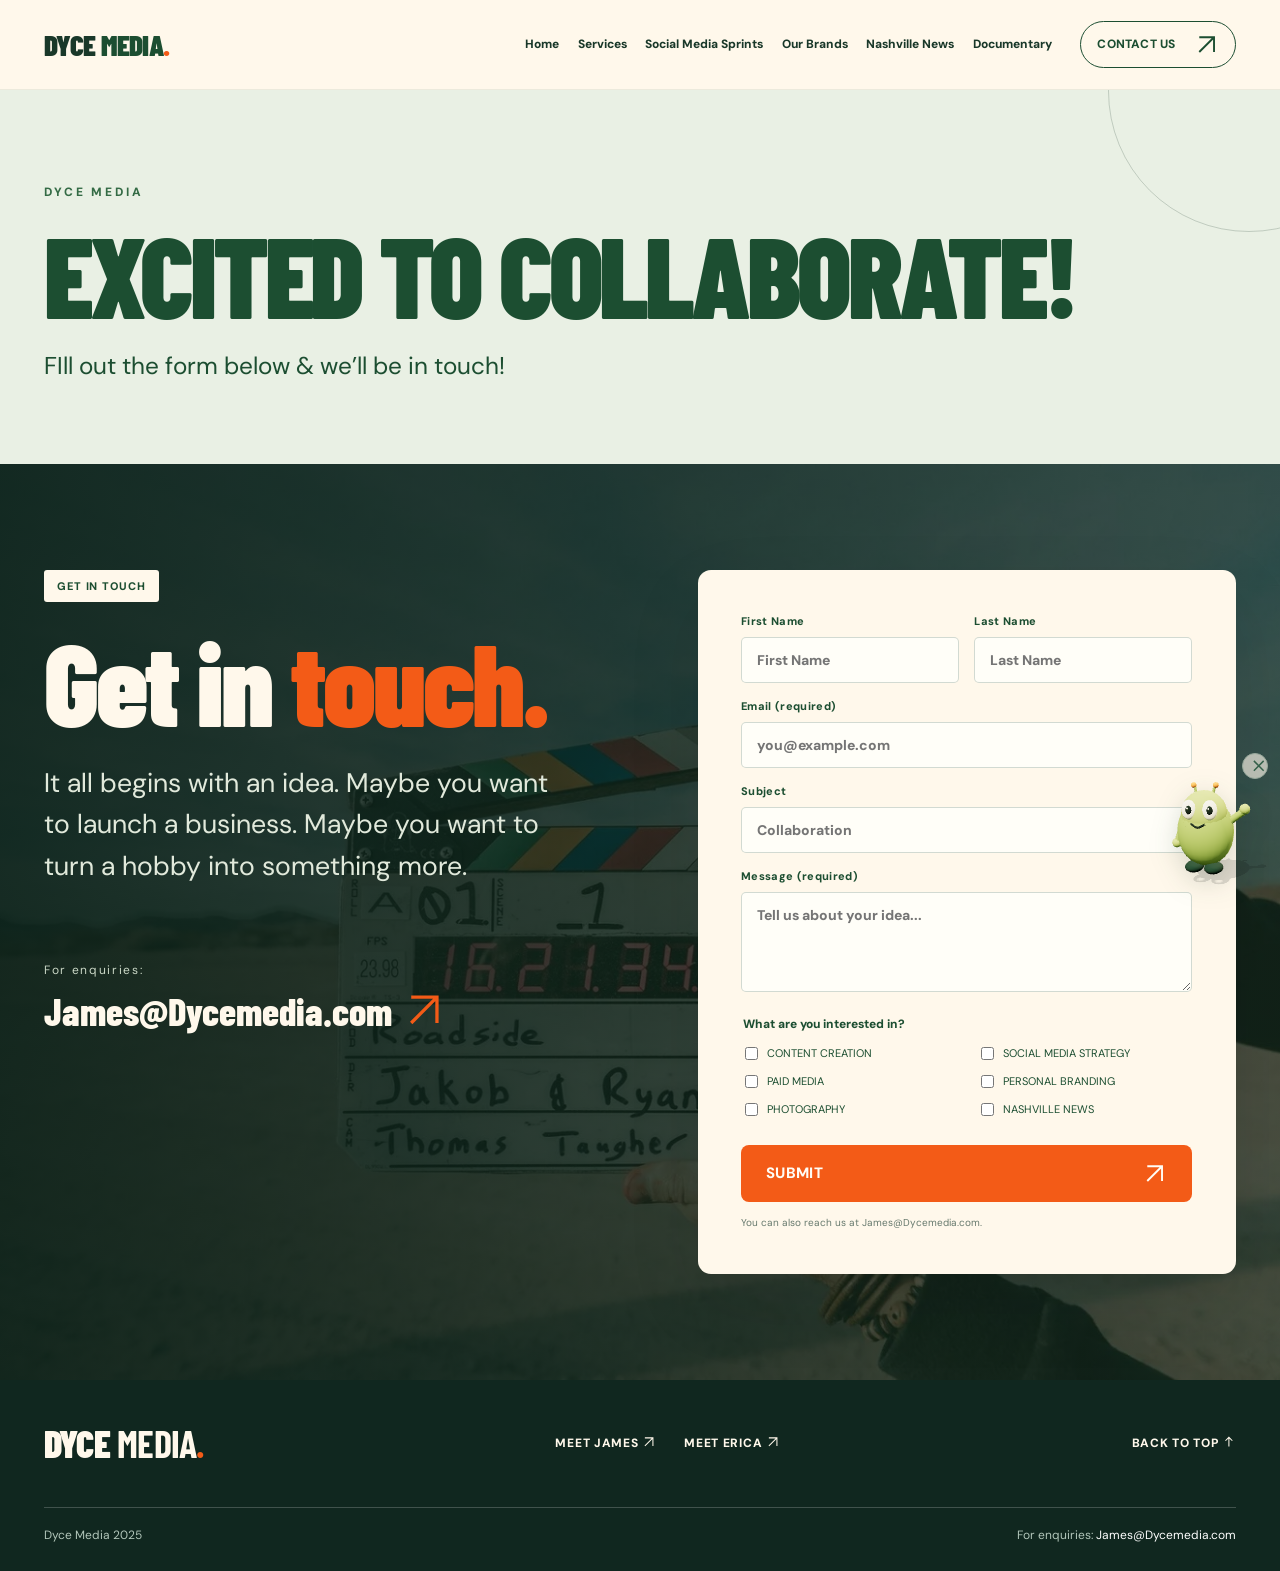
==== commit f1ce106b: "Add real 3D cabin and mascot; refresh pages with verified Dyce content" ====
--- a/contact.html
+++ b/contact.html
@@ -2,18 +2,18 @@
 
 <html lang="en">
 <head>
-<meta charset="utf-8"/>
-<meta content="width=device-width, initial-scale=1" name="viewport"/>
-<meta content="#153d2c" name="theme-color"/>
-<meta content="Dyce Media — A Creative HOUSE for modern media. For Journalist, Creators, &amp; Founders." name="description"/>
-<meta content="Dyce Media — A Creative HOUSE for modern media" property="og:title"/>
-<meta content="For Journalist, Creators, &amp; Founders" property="og:description"/>
+<meta charset="utf-8">
+<meta content="width=device-width, initial-scale=1" name="viewport">
+<meta content="#153d2c" name="theme-color">
+<meta content="Dyce Media — A Creative HOUSE for modern media. For Journalist, Creators, & Founders." name="description">
+<meta content="Dyce Media — A Creative HOUSE for modern media" property="og:title">
+<meta content="For Journalist, Creators, & Founders" property="og:description">
 <title>Contact | Dyce Media</title>
-<link href="https://fonts.googleapis.com" rel="preconnect"/>
-<link crossorigin="" href="https://fonts.gstatic.com" rel="preconnect"/>
-<link href="https://fonts.googleapis.com/css2?family=Barlow+Condensed:wght@500;600;700;800;900&amp;family=DM+Sans:wght@400;500;600;700;800&amp;display=swap" rel="stylesheet"/>
-<link href="styles.css" rel="stylesheet"/>
-</head>
+<link href="https://fonts.googleapis.com" rel="preconnect">
+<link crossorigin="" href="https://fonts.gstatic.com" rel="preconnect">
+<link href="https://fonts.googleapis.com/css2?family=Barlow+Condensed:wght@500;600;700;800;900&family=DM+Sans:wght@400;500;600;700;800&display=swap" rel="stylesheet">
+<link href="styles.css" rel="stylesheet">
+<link rel="stylesheet" href="revision.css"><script type="module" src="assets/scenes.js"></script></head>
 <body>
 <a class="skip-link" href="#main">Skip to content</a>
 <div aria-hidden="true" class="top-progress" id="scrollProgress"></div>
@@ -25,41 +25,30 @@
 <a class="nav-link" href="services.html">Services</a>
 <a class="nav-link" href="social-media-sprints.html">Social Media Sprints</a>
 <a class="nav-link" href="our-brands.html">Our Brands</a>
-<a class="nav-link" href="nashville-news.html">Nashville News</a>
-<a class="btn btn-small btn-outline nav-cta" href="contact.html">CONTACT US <span aria-hidden="true">↗</span></a>
+<a class="nav-link" href="nashville-news.html">Nashville News</a><a class="nav-link" href="documentary.html">Documentary</a>
+<a class="btn btn-small btn-outline nav-cta" href="contact.html">CONTACT US <span aria-hidden="true"><span class="icon-text"><svg class="ui-icon" aria-hidden="true" viewBox="0 0 24 24" fill="none" stroke="currentColor" stroke-width="1.8"><path d="M5 19 19 5M5 5h14v14" /></svg></span></span></a>
 </nav>
 </header>
 <main class="page-main contact-page" id="main"><section class="page-opening contact-opening"><div class="container"><span class="page-kicker">DYCE MEDIA</span><h1>Excited to Collaborate!</h1><p>FIll out the form below &amp; we’ll be in touch!</p></div></section><section aria-labelledby="contactTitle" class="contact-section section-pad" id="contact">
 <div class="container contact-grid">
-<div class="contact-copy reveal"><span class="tag tag-light">GET IN TOUCH</span><h2 id="contactTitle">Get in <em>touch.</em></h2><p>It all begins with an idea. Maybe you want to launch a business. Maybe you want to turn a hobby into something more.</p><div class="contact-email"><span>For enquiries:</span><a href="mailto:James@Dycemedia.com">James@Dycemedia.com <span aria-hidden="true">↗</span></a></div></div>
+<div class="contact-copy reveal"><span class="tag tag-light">GET IN TOUCH</span><h2 id="contactTitle">Get in <em>touch.</em></h2><p>It all begins with an idea. Maybe you want to launch a business. Maybe you want to turn a hobby into something more.</p><div class="contact-email"><span>For enquiries:</span><a href="mailto:James@Dycemedia.com">James@Dycemedia.com <span aria-hidden="true"><span class="icon-text"><svg class="ui-icon" aria-hidden="true" viewBox="0 0 24 24" fill="none" stroke="currentColor" stroke-width="1.8"><path d="M5 19 19 5M5 5h14v14" /></svg></span></span></a></div></div>
 <form action="/thanks.html" class="contact-form reveal" data-netlify="true" id="contactForm" method="POST" name="dyce-contact" netlify-honeypot="bot-field">
-<input name="form-name" type="hidden" value="dyce-contact"/>
-<p class="hidden"><label>Don't fill this out: <input name="bot-field"/></label></p>
-<div class="field-row"><label>First Name<input autocomplete="given-name" name="first-name" placeholder="First Name" required=""/></label><label>Last Name<input autocomplete="family-name" name="last-name" placeholder="Last Name"/></label></div>
-<label>Email (required)<input autocomplete="email" name="email" placeholder="you@example.com" required="" type="email"/></label>
-<label>Subject<input name="subject" placeholder="Collaboration"/></label>
-<label>Message (required)<textarea name="message" placeholder="Tell us about your idea..." required="" rows="4"></textarea></label>
-<fieldset><legend>What are you interested in?</legend><label><input name="interest" type="checkbox" value="CONTENT CREATION"/> CONTENT CREATION</label><label><input name="interest" type="checkbox" value="SOCIAL MEDIA STRATEGY"/> SOCIAL MEDIA STRATEGY</label><label><input name="interest" type="checkbox" value="PAID MEDIA"/> PAID MEDIA</label><label><input name="interest" type="checkbox" value="PERSONAL BRANDING"/> PERSONAL BRANDING</label><label><input name="interest" type="checkbox" value="PHOTOGRAPHY"/> PHOTOGRAPHY</label><label><input name="interest" type="checkbox" value="NASHVILLE NEWS"/> NASHVILLE NEWS</label></fieldset>
-<button class="btn btn-orange form-submit" type="submit">SUBMIT <span aria-hidden="true">↗</span></button>
-<p class="form-disclaimer" id="formNotice">This form will work on Netlify when form processing is enabled. In local preview, submitting opens an email draft.</p>
+<input name="form-name" type="hidden" value="dyce-contact">
+<p class="hidden"><label>Don't fill this out: <input name="bot-field"></label></p>
+<div class="field-row"><label>First Name<input autocomplete="given-name" name="first-name" placeholder="First Name" required></label><label>Last Name<input autocomplete="family-name" name="last-name" placeholder="Last Name"></label></div>
+<label>Email (required)<input autocomplete="email" name="email" placeholder="you@example.com" required type="email"></label>
+<label>Subject<input name="subject" placeholder="Collaboration"></label>
+<label>Message (required)<textarea name="message" placeholder="Tell us about your idea..." required rows="4"></textarea></label>
+<fieldset><legend>What are you interested in?</legend><label><input name="interest" type="checkbox" value="CONTENT CREATION"> CONTENT CREATION</label><label><input name="interest" type="checkbox" value="SOCIAL MEDIA STRATEGY"> SOCIAL MEDIA STRATEGY</label><label><input name="interest" type="checkbox" value="PAID MEDIA"> PAID MEDIA</label><label><input name="interest" type="checkbox" value="PERSONAL BRANDING"> PERSONAL BRANDING</label><label><input name="interest" type="checkbox" value="PHOTOGRAPHY"> PHOTOGRAPHY</label><label><input name="interest" type="checkbox" value="NASHVILLE NEWS"> NASHVILLE NEWS</label></fieldset>
+<button class="btn btn-orange form-submit" type="submit">SUBMIT <span aria-hidden="true"><span class="icon-text"><svg class="ui-icon" aria-hidden="true" viewBox="0 0 24 24" fill="none" stroke="currentColor" stroke-width="1.8"><path d="M5 19 19 5M5 5h14v14" /></svg></span></span></button>
+<p class="form-disclaimer" id="formNotice">You can also reach us at James@Dycemedia.com.</p>
 </form>
 </div>
 </section></main>
-<footer class="site-footer"><div class="container footer-top"><a class="footer-wordmark" href="index.html">DYCE <strong>MEDIA<span>.</span></strong></a><div class="footer-links"><a href="https://www.instagram.com/storyofjames/" rel="noopener" target="_blank">MEET JAMES ↗</a><a href="https://www.instagram.com/ericaavi/" rel="noopener" target="_blank">MEET ERICA ↗</a></div><a class="back-top" href="index.html">BACK TO TOP ↑</a></div><div class="container footer-bottom"><span>Dyce Media 2025</span><span>For enquiries: <a href="mailto:James@Dycemedia.com">James@Dycemedia.com</a></span></div></footer>
-<dialog aria-label="Watch video" class="video-modal" id="videoModal"><button aria-label="Close video" class="video-close" id="videoClose" type="button">×</button><div class="video-frame" id="videoFrame"></div><div class="video-actions"><a href="#" id="videoYoutube" rel="noopener" target="_blank">OPEN ON YOUTUBE ↗</a></div></dialog>
-<script defer="" src="script.js"></script>
+<footer class="site-footer"><div class="container footer-top"><a class="footer-wordmark" href="index.html">DYCE <strong>MEDIA<span>.</span></strong></a><div class="footer-links"><a href="https://www.instagram.com/storyofjames/" rel="noopener" target="_blank"><span class="icon-text">MEET JAMES <svg class="ui-icon" aria-hidden="true" viewBox="0 0 24 24" fill="none" stroke="currentColor" stroke-width="1.8"><path d="M5 19 19 5M5 5h14v14" /></svg></span></a><a href="https://www.instagram.com/ericaavi/" rel="noopener" target="_blank"><span class="icon-text">MEET ERICA <svg class="ui-icon" aria-hidden="true" viewBox="0 0 24 24" fill="none" stroke="currentColor" stroke-width="1.8"><path d="M5 19 19 5M5 5h14v14" /></svg></span></a></div><a class="back-top" href="#main"><span class="icon-text">BACK TO TOP <svg class="ui-icon" aria-hidden="true" viewBox="0 0 24 24" fill="none" stroke="currentColor" stroke-width="1.8"><path d="M12 20V4m-6 6 6-6 6 6" /></svg></span></a></div><div class="container footer-bottom"><span>Dyce Media 2025</span><span>For enquiries: <a href="mailto:James@Dycemedia.com">James@Dycemedia.com</a></span></div></footer>
+<dialog aria-label="Watch video" class="video-modal" id="videoModal"><button aria-label="Close video" class="video-close" id="videoClose" type="button"><span class="icon-text"><svg class="ui-icon" aria-hidden="true" viewBox="0 0 24 24" fill="none" stroke="currentColor" stroke-width="1.8"><path d="m6 6 12 12M6 18 18 6" /></svg></span></button><div class="video-frame" id="videoFrame"></div><div class="video-actions"><a href="#" id="videoYoutube" rel="noopener" target="_blank"><span class="icon-text">OPEN ON YOUTUBE <svg class="ui-icon" aria-hidden="true" viewBox="0 0 24 24" fill="none" stroke="currentColor" stroke-width="1.8"><path d="M5 19 19 5M5 5h14v14" /></svg></span></a></div></dialog>
+<script defer src="script.js"></script>
 <aside aria-label="Animated Dyce Media character" class="story-buddy" id="storyBuddy">
-<button aria-label="Hide animated character" class="buddy-exit" title="Hide character" type="button">×</button>
-<div aria-hidden="true" class="buddy-character"><svg role="img" viewbox="0 0 132 150">
-<ellipse cx="66" cy="138" fill="#133b25" opacity=".16" rx="35" ry="5"></ellipse>
-<path class="buddy-leg buddy-left" d="M51 117l-12 15" stroke="#143826" stroke-linecap="round" stroke-width="8"></path>
-<path class="buddy-leg buddy-right" d="M82 117l12 15" stroke="#143826" stroke-linecap="round" stroke-width="8"></path>
-<path class="buddy-arm" d="M39 83L17 62" stroke="#e67a27" stroke-linecap="round" stroke-width="12"></path>
-<path class="buddy-wave-arm" d="M94 86Q114 80 114 51" stroke="#e67a27" stroke-linecap="round" stroke-width="12"></path>
-<path class="buddy-wave-hand" d="M113 52Q117 41 121 49" fill="none" stroke="#e67a27" stroke-linecap="round" stroke-width="11"></path>
-<circle cx="66" cy="74" fill="#f9a541" r="46" stroke="#b85d20" stroke-width="2.5"></circle>
-<ellipse cx="49" cy="69" fill="#173b2a" rx="4" ry="6"></ellipse><ellipse cx="82" cy="69" fill="#173b2a" rx="4" ry="6"></ellipse>
-<path d="M54 87Q66 99 80 86" fill="none" stroke="#173b2a" stroke-linecap="round" stroke-width="4.5"></path>
-<ellipse cx="49" cy="39" fill="#ffdba0" opacity=".38" rx="15" ry="8" transform="rotate(-28 49 39)"></ellipse>
-</svg></div></aside></body>
+<button aria-label="Hide animated character" class="buddy-exit" title="Hide character" type="button"><span class="icon-text"><svg class="ui-icon" aria-hidden="true" viewBox="0 0 24 24" fill="none" stroke="currentColor" stroke-width="1.8"><path d="m6 6 12 12M6 18 18 6" /></svg></span></button>
+<div aria-hidden="true" class="buddy-character"><div data-model="mascot" class="mascot-model" role="img" aria-label="Friendly green three-dimensional Dyce character"></div></div></aside></body>
 </html>
--- a/revision.css
+++ b/revision.css
@@ -0,0 +1,7 @@
+.ui-icon{display:inline-block;width:1.15em;height:1.15em;vertical-align:-.18em;flex-shrink:0}.icon-text{display:inline}.hero-visual{pointer-events:auto;min-height:540px;isolation:isolate;margin:0}.model-sun{position:absolute;width:83%;aspect-ratio:1;border-radius:50%;background:#ed8b38;top:3%;left:9%;z-index:-1;box-shadow:inset -20px -15px 50px #bd61251a}.cabin-model{width:115%;height:540px;position:relative;flex-shrink:0;touch-action:pan-y;cursor:grab}.cabin-model:active{cursor:grabbing}[data-model] canvas{display:block;width:100%;height:100%}.model-controls{position:absolute;bottom:0;left:12%;right:8%;display:flex;justify-content:space-between;align-items:center;font-size:10px;letter-spacing:2px;font-weight:700}.model-controls button{background:#f8f1dfcc;cursor:pointer}.story-buddy{width:125px;height:150px;right:12px;bottom:5px}.buddy-character,.mascot-model{width:100%;height:100%;animation:none!important}.buddy-exit{pointer-events:auto;opacity:.65;z-index:2}.contact-section{background:linear-gradient(90deg,rgba(10,32,24,.93),rgba(10,32,24,.63)),url('assets/home-0.webp') center/cover!important}.contact-section:before{content:none!important}.contact-section .container{position:relative}.page-opening{position:relative;overflow:hidden}.page-opening h1{max-width:100%;overflow-wrap:normal}.page-opening:after{content:'';position:absolute;width:280px;height:280px;right:-110px;top:-140px;border:1px solid currentColor;border-radius:50%;opacity:.2;pointer-events:none}.service-mosaic{display:grid;grid-template-columns:1.25fr 1fr .7fr;gap:18px;margin-top:38px;height:300px}.service-mosaic img{width:100%;height:100%;object-fit:cover;border-radius:8px}.service-mosaic img:nth-child(2){transform:translateY(25px)}.page-opening-service{padding-bottom:80px}.sprint-tile-grid{display:grid;grid-template-columns:repeat(2,minmax(0,1fr));gap:32px}.project-card{display:block;position:relative;overflow:hidden;text-decoration:none;color:var(--forest);border-bottom:1px solid #1c422a44;padding-bottom:22px}.project-card>img{width:100%;height:390px;object-fit:cover;display:block;transition:transform .45s;border-radius:8px}.project-card:nth-child(3n)>img{height:450px}.project-card:hover>img{transform:scale(1.025)}.project-card>div{position:relative;padding-top:22px}.project-card h3{font-family:'Barlow Condensed',sans-serif;font-size:42px;line-height:1.05;margin:9px 0 0}.project-card .ui-icon{position:absolute;right:0;top:32px;width:28px;height:28px}.project-index{font-size:10px;letter-spacing:2px;font-weight:700}.brand-world{padding-top:40px;padding-bottom:40px}.brand-tabs{display:flex;border-bottom:1px solid #153d2c44;margin-bottom:30px;gap:32px}.brand-tabs button{border:0;border-bottom:3px solid transparent;padding:20px 0;background:none;font:700 14px 'DM Sans',sans-serif;color:#526451;cursor:pointer}.brand-tabs button[aria-selected=true]{border-color:#e98432;color:#153d2c}.brand-panel{display:grid;grid-template-columns:1fr 1fr;background:#eae7d7;min-height:520px;border-radius:10px;overflow:hidden}.brand-panel[hidden]{display:none}.brand-photo{position:relative;overflow:hidden;background:#243d30}.brand-photo img{width:100%;height:100%;min-height:520px;object-fit:cover;object-position:center 25%;display:block}.brand-photo:after{content:'';position:absolute;inset:45% 0 0;background:linear-gradient(transparent,#102b23e6)}.brand-photo>span{position:absolute;bottom:28px;left:30px;font:800 clamp(50px,6vw,88px)/.85 'Barlow Condensed',sans-serif;color:#fff5df;z-index:1}.brand-story{padding:50px 42px;display:flex;flex-direction:column;align-items:flex-start;justify-content:center;gap:24px}.brand-story h2{font-size:clamp(44px,5vw,68px);margin:0;line-height:.95}.brand-story p{line-height:1.7}.brand-socials{width:100%;display:grid;gap:16px}.brand-socials a{display:flex;justify-content:space-between;border-bottom:1px solid #153d2c33;padding-bottom:15px;font-weight:700}.brand-list{display:grid;grid-template-columns:1fr 1fr;gap:0 40px}.brand-tile{background:transparent!important;border:0!important;border-bottom:1px solid #153d2c33!important;border-radius:0!important;padding:28px 0!important;min-height:0!important}.brand-tile h3{font-size:28px!important}.news-editorial{display:grid;grid-template-columns:1.1fr .9fr;gap:65px;align-items:center}.news-editorial h2{font-size:clamp(48px,6vw,80px);line-height:.95;margin:25px 0}.news-editorial p{line-height:1.75;margin:20px 0}.news-editorial>img{width:100%;height:560px;object-fit:cover;border-radius:8px}.team-heading{margin-top:100px}.team-heading h2{font-size:64px}.team-grid{display:grid;grid-template-columns:repeat(3,1fr);gap:25px;margin-top:35px}.team-grid figure{margin:0}.team-grid img{width:100%;height:360px;object-fit:cover;object-position:top;border-radius:8px}.team-grid figcaption{font:700 30px 'Barlow Condensed',sans-serif;padding:15px 0}.join-news{background:#153d2c;color:#fff5e4;padding:55px;border-radius:8px;margin-top:65px}.join-news h2{font-size:60px}.join-news p{max-width:680px;margin:20px 0 30px;line-height:1.7}.documentary-strip{display:grid;grid-template-columns:repeat(3,1fr);gap:18px;margin:40px auto 0;max-width:1320px;padding:0 30px}.documentary-strip img{width:100%;aspect-ratio:16/9;object-fit:cover;border-radius:5px}.photo-gallery{gap:20px}.photo-card{border-radius:8px}.brand-opening,.news-opening{padding-bottom:60px}.model-fallback{padding:100px 35px;font-size:35px}.nav{gap:16px}.nav-link{font-size:11px}
+@media(max-width:1000px){.hero-visual{min-height:440px}.cabin-model{height:440px;width:100%}.brand-story{padding:35px 25px}.news-editorial{gap:30px}.team-grid img{height:280px}.project-card>img,.project-card:nth-child(3n)>img{height:320px}}
+@media(max-width:650px){.hero-visual{min-height:345px;max-width:100%;margin:10px auto 15px}.cabin-model{height:345px;width:110%}.model-sun{width:75%;left:12%;top:0}.model-controls{bottom:-10px;left:5%;right:5%;font-size:9px}.model-controls button{padding:9px 13px}.story-buddy{width:95px;height:118px;right:3px}.sprint-tile-grid{grid-template-columns:1fr;gap:30px}.project-card>img,.project-card:nth-child(3n)>img{height:350px}.project-card h3{font-size:36px}.brand-panel{grid-template-columns:1fr}.brand-photo img{height:390px;min-height:0}.brand-story{padding:35px 25px}.brand-tabs{gap:22px}.brand-tabs button{font-size:12px;text-align:left}.brand-list{grid-template-columns:1fr}.service-mosaic{height:220px;gap:10px;grid-template-columns:1fr 1fr}.service-mosaic img:last-child{display:none}.service-mosaic img:nth-child(2){transform:translateY(15px)}.news-editorial{grid-template-columns:1fr}.news-editorial>img{height:420px}.team-grid{grid-template-columns:1fr}.team-grid img{height:420px}.join-news{padding:30px 25px}.join-news h2{font-size:45px}.documentary-strip{gap:8px;padding:0 20px}.documentary-strip img{aspect-ratio:3/4}.page-opening h1{font-size:clamp(55px,14vw,82px)}.brand-world{padding-top:15px}.team-heading{margin-top:60px}}
+@media(prefers-reduced-motion:reduce){.project-card>img{transition:none}}
+
+[data-model]>svg{display:block;width:100%;height:100%;background:transparent!important}
+@media(max-width:650px){.brand-section h2{font-size:52px}.brand-tile h3{overflow-wrap:anywhere}.brand-tile{min-width:0}.brand-world,.brand-story{min-width:0}}
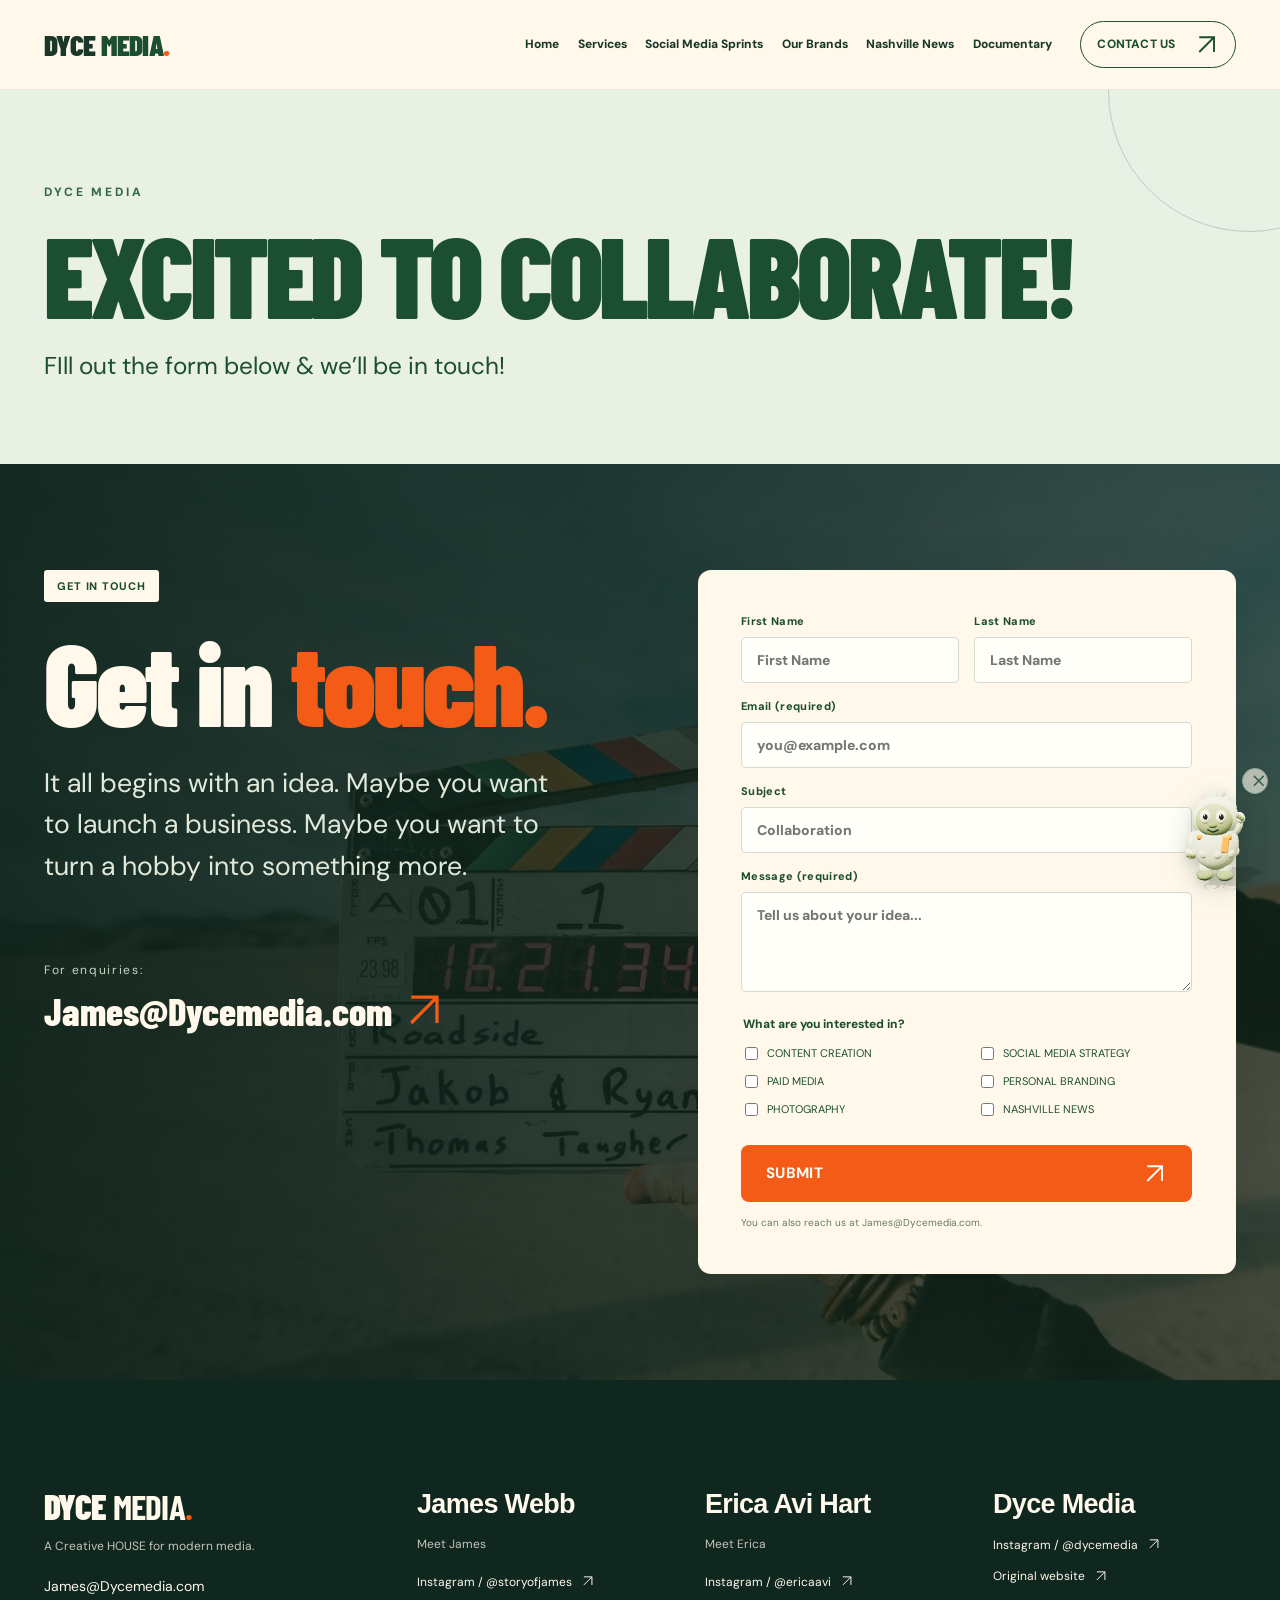
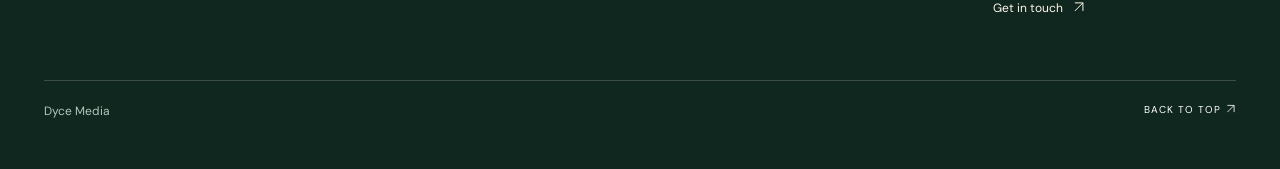
==== commit 02ea4d07: "Refine 3D cabin and mascot activities; restore verified content and mobile layouts" ====
--- a/contact.html
+++ b/contact.html
@@ -13,7 +13,7 @@
 <link crossorigin="" href="https://fonts.gstatic.com" rel="preconnect">
 <link href="https://fonts.googleapis.com/css2?family=Barlow+Condensed:wght@500;600;700;800;900&family=DM+Sans:wght@400;500;600;700;800&display=swap" rel="stylesheet">
 <link href="styles.css" rel="stylesheet">
-<link rel="stylesheet" href="revision.css"><script type="module" src="assets/scenes.js"></script></head>
+<link rel="stylesheet" href="revision.css"><script type="module" src="assets/scenes.js"></script><link rel="stylesheet" href="night.css"></head>
 <body>
 <a class="skip-link" href="#main">Skip to content</a>
 <div aria-hidden="true" class="top-progress" id="scrollProgress"></div>
@@ -45,7 +45,7 @@
 </form>
 </div>
 </section></main>
-<footer class="site-footer"><div class="container footer-top"><a class="footer-wordmark" href="index.html">DYCE <strong>MEDIA<span>.</span></strong></a><div class="footer-links"><a href="https://www.instagram.com/storyofjames/" rel="noopener" target="_blank"><span class="icon-text">MEET JAMES <svg class="ui-icon" aria-hidden="true" viewBox="0 0 24 24" fill="none" stroke="currentColor" stroke-width="1.8"><path d="M5 19 19 5M5 5h14v14" /></svg></span></a><a href="https://www.instagram.com/ericaavi/" rel="noopener" target="_blank"><span class="icon-text">MEET ERICA <svg class="ui-icon" aria-hidden="true" viewBox="0 0 24 24" fill="none" stroke="currentColor" stroke-width="1.8"><path d="M5 19 19 5M5 5h14v14" /></svg></span></a></div><a class="back-top" href="#main"><span class="icon-text">BACK TO TOP <svg class="ui-icon" aria-hidden="true" viewBox="0 0 24 24" fill="none" stroke="currentColor" stroke-width="1.8"><path d="M12 20V4m-6 6 6-6 6 6" /></svg></span></a></div><div class="container footer-bottom"><span>Dyce Media 2025</span><span>For enquiries: <a href="mailto:James@Dycemedia.com">James@Dycemedia.com</a></span></div></footer>
+<footer class="site-footer"><div class="container footer-people"><div class="footer-intro"><a class="footer-wordmark" href="index.html">DYCE <strong>MEDIA<span>.</span></strong></a><p>A Creative HOUSE for modern media.</p><a class="footer-email" href="mailto:James@Dycemedia.com">James@Dycemedia.com</a></div><div><h3>James Webb</h3><p>Meet James</p><a href="https://www.instagram.com/storyofjames/" target="_blank" rel="noopener">Instagram / @storyofjames <svg class="ui-icon" aria-hidden="true" viewBox="0 0 24 24" fill="none" stroke="currentColor" stroke-width="1.7"><path d="M5 19 19 5M5 5h14v14" /></svg></a></div><div><h3>Erica Avi Hart</h3><p>Meet Erica</p><a href="https://www.instagram.com/ericaavi/" target="_blank" rel="noopener">Instagram / @ericaavi <svg class="ui-icon" aria-hidden="true" viewBox="0 0 24 24" fill="none" stroke="currentColor" stroke-width="1.7"><path d="M5 19 19 5M5 5h14v14" /></svg></a></div><div><h3>Dyce Media</h3><a href="https://www.instagram.com/dycemedia/" target="_blank" rel="noopener">Instagram / @dycemedia <svg class="ui-icon" aria-hidden="true" viewBox="0 0 24 24" fill="none" stroke="currentColor" stroke-width="1.7"><path d="M5 19 19 5M5 5h14v14" /></svg></a><a href="https://www.dycemedia.com/" target="_blank" rel="noopener">Original website <svg class="ui-icon" aria-hidden="true" viewBox="0 0 24 24" fill="none" stroke="currentColor" stroke-width="1.7"><path d="M5 19 19 5M5 5h14v14" /></svg></a><a href="contact.html">Get in touch <svg class="ui-icon" aria-hidden="true" viewBox="0 0 24 24" fill="none" stroke="currentColor" stroke-width="1.7"><path d="M5 19 19 5M5 5h14v14" /></svg></a></div></div><div class="container footer-bottom"><span>Dyce Media</span><a href="#main">BACK TO TOP <svg class="ui-icon" aria-hidden="true" viewBox="0 0 24 24" fill="none" stroke="currentColor" stroke-width="1.7"><path d="M5 19 19 5M5 5h14v14" /></svg></a></div></footer>
 <dialog aria-label="Watch video" class="video-modal" id="videoModal"><button aria-label="Close video" class="video-close" id="videoClose" type="button"><span class="icon-text"><svg class="ui-icon" aria-hidden="true" viewBox="0 0 24 24" fill="none" stroke="currentColor" stroke-width="1.8"><path d="m6 6 12 12M6 18 18 6" /></svg></span></button><div class="video-frame" id="videoFrame"></div><div class="video-actions"><a href="#" id="videoYoutube" rel="noopener" target="_blank"><span class="icon-text">OPEN ON YOUTUBE <svg class="ui-icon" aria-hidden="true" viewBox="0 0 24 24" fill="none" stroke="currentColor" stroke-width="1.8"><path d="M5 19 19 5M5 5h14v14" /></svg></span></a></div></dialog>
 <script defer src="script.js"></script>
 <aside aria-label="Animated Dyce Media character" class="story-buddy" id="storyBuddy">
--- a/night.css
+++ b/night.css
@@ -0,0 +1,11 @@
+/* Final evening revision: preserve the approved palette and sprint layout. */
+.model-controls{left:4%;right:0;bottom:-12px;gap:12px;flex-wrap:wrap}.model-controls>span{font-size:9px;letter-spacing:1.3px}.motion-toggle{border:0;background:none;border-bottom:1px solid #234b3555;font:700 9px 'DM Sans',sans-serif;letter-spacing:1px;color:#234b35;padding:9px 0;cursor:pointer}.cabin-model{filter:drop-shadow(0 25px 16px #55452618)}.activity-scene{margin:28px 0 0;max-width:450px}.activity-scene [data-model]{height:310px;width:100%;filter:drop-shadow(0 13px 10px #153d2c15)}.activity-scene figcaption{font-size:11px;letter-spacing:1px;color:#536345;text-align:center}.director-scene{float:right;width:300px;margin-top:-75px;position:relative;z-index:1;text-align:center}.director-scene [data-model]{height:255px}.director-scene>span{font-size:9px;letter-spacing:2px;color:#e9e4ca}.film-section .section-heading{min-height:160px}.story-buddy{width:105px;height:135px}.mascot-model{filter:drop-shadow(0 5px 4px #153d2c20)}
+/* Complete images sit inside understated phone silhouettes. */
+.service-mosaic{height:auto;grid-template-columns:repeat(3,minmax(0,1fr));gap:35px;max-width:900px;margin:45px auto 0;align-items:start}.phone-shell{position:relative;background:#131b16;border:7px solid #202c24;border-radius:35px;padding:28px 7px 20px;box-shadow:0 20px 35px #142f2520,0 0 0 1px #858d7a;aspect-ratio:9/18.5;overflow:hidden;display:flex;align-items:center;justify-content:center;isolation:isolate}.phone-shell:after{content:'';position:absolute;bottom:7px;left:36%;width:28%;height:3px;border-radius:5px;background:#cad0bc}.phone-speaker{position:absolute;top:8px;width:29%;height:9px;border-radius:20px;background:#060a07;left:35.5%;z-index:2}.service-mosaic .phone-shell:nth-child(2){margin-top:35px}.service-mosaic img,.photo-gallery .phone-shell img{width:100%!important;height:100%!important;object-fit:contain!important;transform:none!important;border-radius:6px;display:block;position:static!important}.service-mosaic .phone-shell:last-child{display:flex}.service-mosaic img:last-child{display:block}.photo-gallery{display:grid!important;grid-template-columns:repeat(4,minmax(0,1fr))!important;gap:45px 30px!important;align-items:start}.photo-card{margin:0!important;border:0!important;background:none!important;overflow:visible!important;grid-column:auto!important;grid-row:auto!important;aspect-ratio:auto!important;min-height:0!important;box-shadow:none!important}.photo-card:nth-child(even){padding-top:35px}.photo-card .phone-shell{width:100%}.photo-card figcaption{position:static!important;background:none!important;color:#254332!important;font:500 12px/1.5 'DM Sans',sans-serif!important;padding:18px 4px!important;text-align:center;opacity:1!important;transform:none!important}.photography-section>div>p{margin-bottom:42px}.page-opening-service{padding-bottom:65px}.editorial a{text-decoration:underline;text-underline-offset:4px}
+/* Preserve sprint photos; add compact business context below them. */
+.project-card{border:0;padding-bottom:0;border-radius:8px;background:#173e2c;color:#fff7e8}.project-card>img{border-radius:8px 8px 0 0}.project-card>div.project-copy{padding:24px 28px 26px;min-height:215px}.project-index{color:#d6dcb8}.project-card h3{font-size:39px;color:#fff7e8;margin:10px 38px 12px 0}.project-copy p{font-size:14px;line-height:1.65;max-width:440px;margin:0 0 18px;color:#e4e8d5}.project-copy>.ui-icon{right:25px;top:45px;color:#eca459}.project-view{font-size:10px;font-weight:700;letter-spacing:1.4px;display:inline-flex;align-items:center;gap:12px}.project-view .ui-icon{position:static;width:15px;height:15px}
+/* Actual portraits, with every edge visible. */
+.news-editorial>img,.team-grid img{height:auto!important;max-height:none!important;width:100%;object-fit:contain!important;background:#e6e9dd;display:block}.team-grid{align-items:start}.team-grid figcaption{display:flex;flex-direction:column;gap:12px}.team-grid figcaption strong{font-size:30px}.team-grid figcaption a{font:600 12px 'DM Sans',sans-serif;display:flex;justify-content:space-between;border-top:1px solid #153d2c22;padding-top:12px}.news-social-section{margin-top:85px;padding:45px 0;border-top:1px solid #153d2c44;border-bottom:1px solid #153d2c44}.news-social-section h2{font-size:clamp(40px,5vw,68px);line-height:1;margin:25px 0}.social-link-row{display:flex;gap:20px;flex-wrap:wrap}.social-link-row a{font-size:14px;border-bottom:1px solid currentColor;padding:12px 0;display:inline-flex;align-items:center;gap:20px}.news-social-section p{margin-top:28px;font-size:14px}.news-social-section p>a{text-decoration:underline}.brand-list{grid-template-columns:repeat(4,minmax(0,1fr));gap:30px;border:0}.brand-tile{display:block!important;padding:0 0 20px!important}.brand-tile>img{width:100%;height:300px;object-fit:contain;background:#e5e6da;border-radius:6px;display:block;margin-bottom:18px}.brand-tile>span{display:block;margin-bottom:8px}.brand-tile h3{font-size:25px!important;line-height:1.1}.verified-film-title{font:600 25px/1.1 'Barlow Condensed',sans-serif;margin:17px 0;color:inherit;max-width:95%}.film-card{height:auto}.film-card .film-meta{position:static}
+.footer-people{display:grid;grid-template-columns:1.35fr 1fr 1fr 1fr;gap:45px;padding-top:65px;padding-bottom:50px}.footer-people h3,.footer-news h3{font:600 27px 'Barlow Condensed',sans-serif;margin:0 0 15px}.footer-people p{font-size:12px;line-height:1.6;opacity:.75;margin:12px 0 18px}.footer-people>div>a:not(.footer-wordmark),.footer-news>div>a{display:block;font-size:12px;line-height:1.8;margin:10px 0;overflow-wrap:anywhere}.footer-people .ui-icon{margin-left:6px}.footer-wordmark{font-size:35px!important}.footer-email{font-size:14px!important}.footer-news{border-top:1px solid #f2ead433;padding-top:30px;padding-bottom:35px;display:grid;grid-template-columns:.6fr 1.4fr 1fr;gap:25px}.footer-bottom{padding:22px 0;border-top:1px solid #f2ead433}.footer-bottom a{font-size:10px;letter-spacing:1px}
+@media(max-width:1000px){.photo-gallery{grid-template-columns:repeat(3,minmax(0,1fr))!important}.service-mosaic{max-width:760px;gap:24px}.brand-list{grid-template-columns:repeat(2,minmax(0,1fr))}.footer-people{grid-template-columns:1fr 1fr}.footer-news{grid-template-columns:1fr}.director-scene{width:240px}}
+@media(max-width:650px){.model-controls{bottom:-20px;left:0;right:0;justify-content:center;gap:13px}.model-controls>span{display:none}.hero-visual{margin-bottom:35px}.activity-scene [data-model]{height:270px}.director-scene{float:none;width:250px;margin:0 auto 25px}.director-scene [data-model]{height:230px}.film-section .section-heading{min-height:0}.service-mosaic{gap:16px;grid-template-columns:repeat(2,minmax(0,1fr));max-width:400px}.service-mosaic .phone-shell:last-child{display:none}.service-mosaic .phone-shell:nth-child(2){margin-top:25px}.phone-shell{border-width:5px;border-radius:25px;padding:21px 4px 15px}.phone-speaker{top:7px;height:6px}.photo-gallery{grid-template-columns:repeat(2,minmax(0,1fr))!important;gap:26px 15px!important}.photo-card:nth-child(even){padding-top:22px}.photo-card figcaption{font-size:11px!important;padding:12px 0!important}.project-card>div.project-copy{padding:22px 23px;min-height:0}.project-card h3{font-size:36px}.project-copy p{font-size:13px}.brand-list{gap:25px 17px}.brand-tile>img{height:235px}.brand-tile h3{font-size:22px!important}.team-grid{grid-template-columns:1fr;gap:35px}.footer-people{gap:35px 20px;padding-top:45px}.footer-intro{grid-column:1/-1}.footer-people h3{font-size:25px}.footer-people>div>a:not(.footer-wordmark){font-size:11px}.footer-people .footer-wordmark{font-size:42px!important}.footer-people>div:last-child{grid-column:1/-1}.footer-news .social-link-row{gap:18px}.footer-bottom{padding-left:20px;padding-right:20px}.story-buddy{width:83px;height:110px}.news-social-section{margin-top:55px}.brand-section h2{font-size:48px}.news-editorial{align-items:start}}
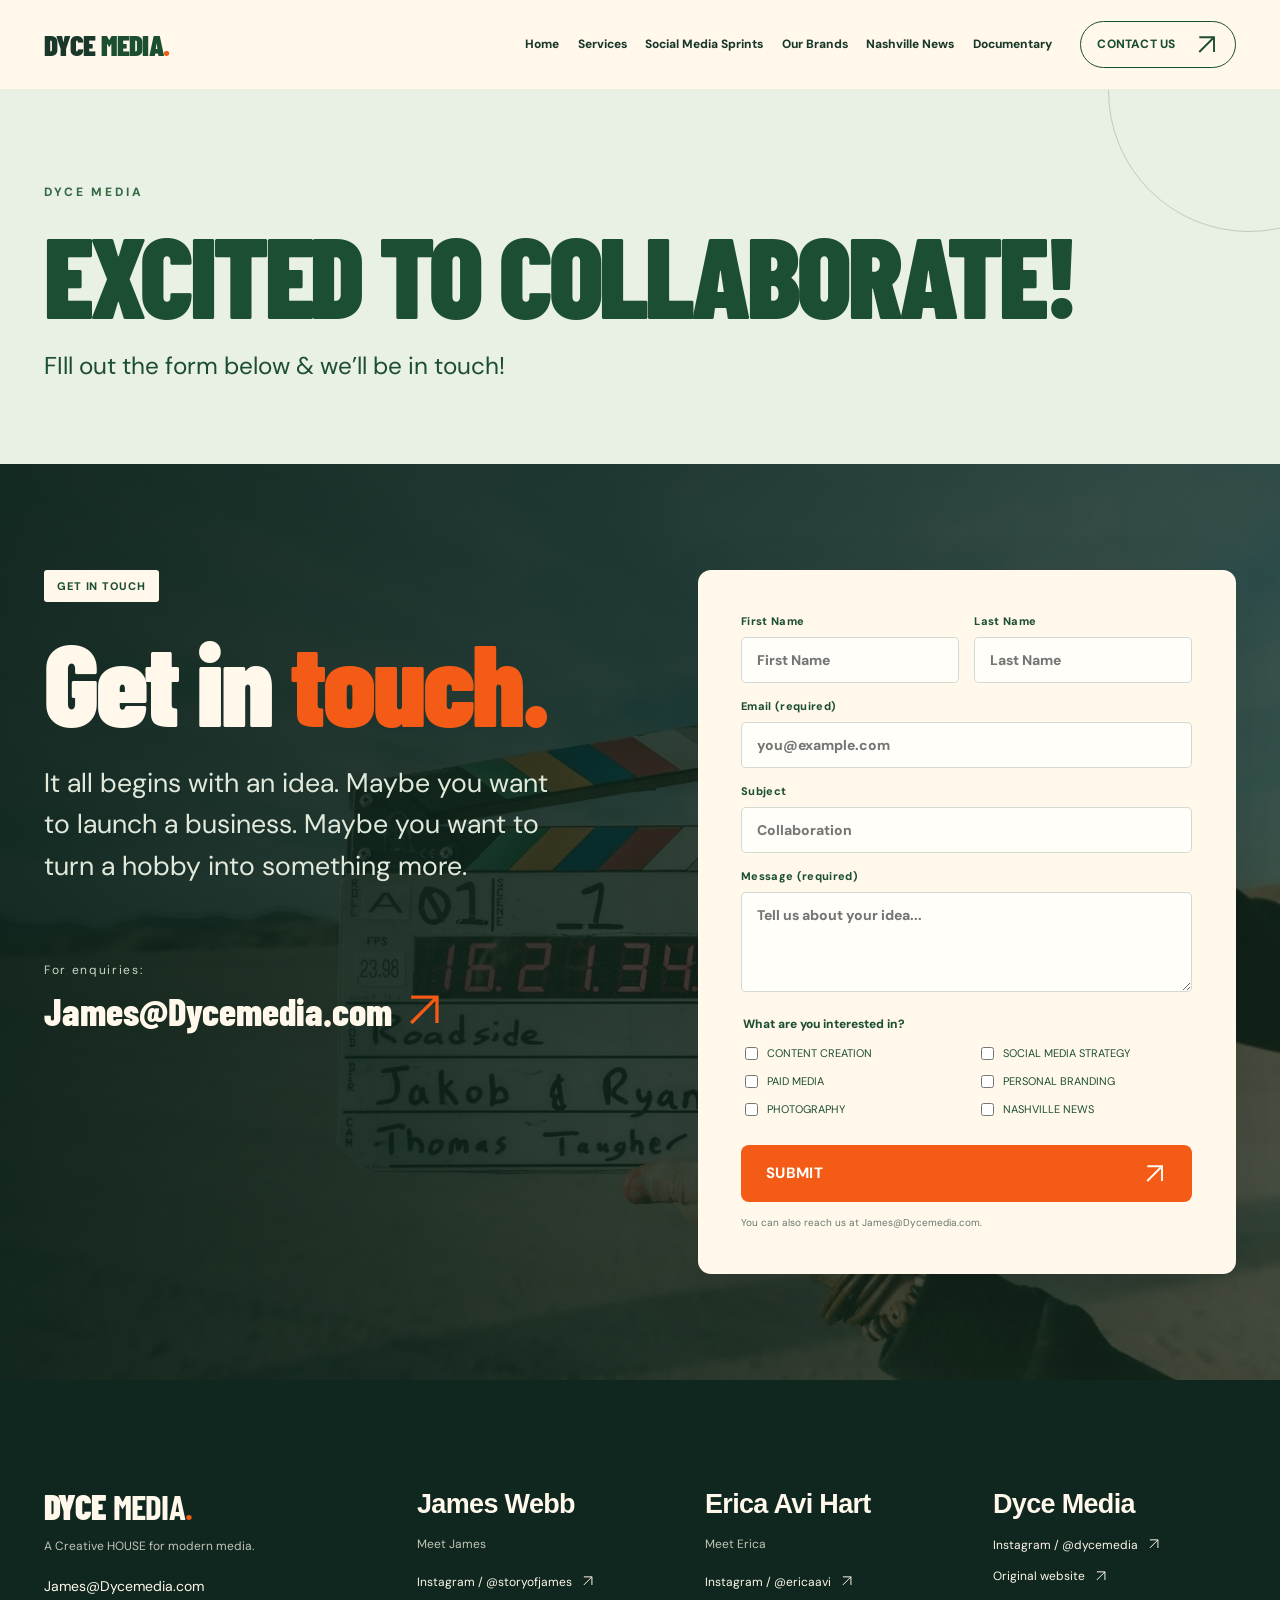
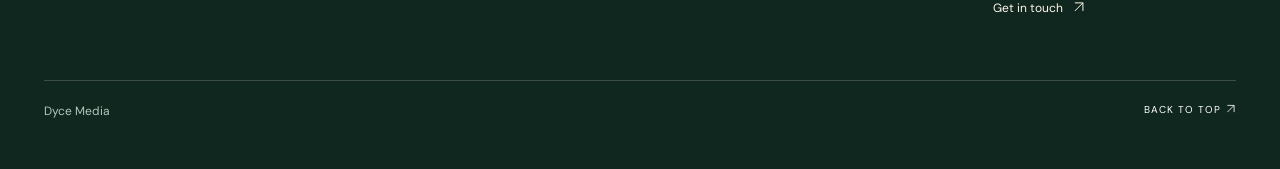
==== commit 9dd1b1fe: "Replace procedural models with original supplied GLB island and Sasquatch renders" ====
--- a/contact.html
+++ b/contact.html
@@ -48,7 +48,5 @@
 <footer class="site-footer"><div class="container footer-people"><div class="footer-intro"><a class="footer-wordmark" href="index.html">DYCE <strong>MEDIA<span>.</span></strong></a><p>A Creative HOUSE for modern media.</p><a class="footer-email" href="mailto:James@Dycemedia.com">James@Dycemedia.com</a></div><div><h3>James Webb</h3><p>Meet James</p><a href="https://www.instagram.com/storyofjames/" target="_blank" rel="noopener">Instagram / @storyofjames <svg class="ui-icon" aria-hidden="true" viewBox="0 0 24 24" fill="none" stroke="currentColor" stroke-width="1.7"><path d="M5 19 19 5M5 5h14v14" /></svg></a></div><div><h3>Erica Avi Hart</h3><p>Meet Erica</p><a href="https://www.instagram.com/ericaavi/" target="_blank" rel="noopener">Instagram / @ericaavi <svg class="ui-icon" aria-hidden="true" viewBox="0 0 24 24" fill="none" stroke="currentColor" stroke-width="1.7"><path d="M5 19 19 5M5 5h14v14" /></svg></a></div><div><h3>Dyce Media</h3><a href="https://www.instagram.com/dycemedia/" target="_blank" rel="noopener">Instagram / @dycemedia <svg class="ui-icon" aria-hidden="true" viewBox="0 0 24 24" fill="none" stroke="currentColor" stroke-width="1.7"><path d="M5 19 19 5M5 5h14v14" /></svg></a><a href="https://www.dycemedia.com/" target="_blank" rel="noopener">Original website <svg class="ui-icon" aria-hidden="true" viewBox="0 0 24 24" fill="none" stroke="currentColor" stroke-width="1.7"><path d="M5 19 19 5M5 5h14v14" /></svg></a><a href="contact.html">Get in touch <svg class="ui-icon" aria-hidden="true" viewBox="0 0 24 24" fill="none" stroke="currentColor" stroke-width="1.7"><path d="M5 19 19 5M5 5h14v14" /></svg></a></div></div><div class="container footer-bottom"><span>Dyce Media</span><a href="#main">BACK TO TOP <svg class="ui-icon" aria-hidden="true" viewBox="0 0 24 24" fill="none" stroke="currentColor" stroke-width="1.7"><path d="M5 19 19 5M5 5h14v14" /></svg></a></div></footer>
 <dialog aria-label="Watch video" class="video-modal" id="videoModal"><button aria-label="Close video" class="video-close" id="videoClose" type="button"><span class="icon-text"><svg class="ui-icon" aria-hidden="true" viewBox="0 0 24 24" fill="none" stroke="currentColor" stroke-width="1.8"><path d="m6 6 12 12M6 18 18 6" /></svg></span></button><div class="video-frame" id="videoFrame"></div><div class="video-actions"><a href="#" id="videoYoutube" rel="noopener" target="_blank"><span class="icon-text">OPEN ON YOUTUBE <svg class="ui-icon" aria-hidden="true" viewBox="0 0 24 24" fill="none" stroke="currentColor" stroke-width="1.8"><path d="M5 19 19 5M5 5h14v14" /></svg></span></a></div></dialog>
 <script defer src="script.js"></script>
-<aside aria-label="Animated Dyce Media character" class="story-buddy" id="storyBuddy">
-<button aria-label="Hide animated character" class="buddy-exit" title="Hide character" type="button"><span class="icon-text"><svg class="ui-icon" aria-hidden="true" viewBox="0 0 24 24" fill="none" stroke="currentColor" stroke-width="1.8"><path d="m6 6 12 12M6 18 18 6" /></svg></span></button>
-<div aria-hidden="true" class="buddy-character"><div data-model="mascot" class="mascot-model" role="img" aria-label="Friendly green three-dimensional Dyce character"></div></div></aside></body>
+</body>
 </html>
--- a/night.css
+++ b/night.css
@@ -9,3 +9,9 @@
 .footer-people{display:grid;grid-template-columns:1.35fr 1fr 1fr 1fr;gap:45px;padding-top:65px;padding-bottom:50px}.footer-people h3,.footer-news h3{font:600 27px 'Barlow Condensed',sans-serif;margin:0 0 15px}.footer-people p{font-size:12px;line-height:1.6;opacity:.75;margin:12px 0 18px}.footer-people>div>a:not(.footer-wordmark),.footer-news>div>a{display:block;font-size:12px;line-height:1.8;margin:10px 0;overflow-wrap:anywhere}.footer-people .ui-icon{margin-left:6px}.footer-wordmark{font-size:35px!important}.footer-email{font-size:14px!important}.footer-news{border-top:1px solid #f2ead433;padding-top:30px;padding-bottom:35px;display:grid;grid-template-columns:.6fr 1.4fr 1fr;gap:25px}.footer-bottom{padding:22px 0;border-top:1px solid #f2ead433}.footer-bottom a{font-size:10px;letter-spacing:1px}
 @media(max-width:1000px){.photo-gallery{grid-template-columns:repeat(3,minmax(0,1fr))!important}.service-mosaic{max-width:760px;gap:24px}.brand-list{grid-template-columns:repeat(2,minmax(0,1fr))}.footer-people{grid-template-columns:1fr 1fr}.footer-news{grid-template-columns:1fr}.director-scene{width:240px}}
 @media(max-width:650px){.model-controls{bottom:-20px;left:0;right:0;justify-content:center;gap:13px}.model-controls>span{display:none}.hero-visual{margin-bottom:35px}.activity-scene [data-model]{height:270px}.director-scene{float:none;width:250px;margin:0 auto 25px}.director-scene [data-model]{height:230px}.film-section .section-heading{min-height:0}.service-mosaic{gap:16px;grid-template-columns:repeat(2,minmax(0,1fr));max-width:400px}.service-mosaic .phone-shell:last-child{display:none}.service-mosaic .phone-shell:nth-child(2){margin-top:25px}.phone-shell{border-width:5px;border-radius:25px;padding:21px 4px 15px}.phone-speaker{top:7px;height:6px}.photo-gallery{grid-template-columns:repeat(2,minmax(0,1fr))!important;gap:26px 15px!important}.photo-card:nth-child(even){padding-top:22px}.photo-card figcaption{font-size:11px!important;padding:12px 0!important}.project-card>div.project-copy{padding:22px 23px;min-height:0}.project-card h3{font-size:36px}.project-copy p{font-size:13px}.brand-list{gap:25px 17px}.brand-tile>img{height:235px}.brand-tile h3{font-size:22px!important}.team-grid{grid-template-columns:1fr;gap:35px}.footer-people{gap:35px 20px;padding-top:45px}.footer-intro{grid-column:1/-1}.footer-people h3{font-size:25px}.footer-people>div>a:not(.footer-wordmark){font-size:11px}.footer-people .footer-wordmark{font-size:42px!important}.footer-people>div:last-child{grid-column:1/-1}.footer-news .social-link-row{gap:18px}.footer-bottom{padding-left:20px;padding-right:20px}.story-buddy{width:83px;height:110px}.news-social-section{margin-top:55px}.brand-section h2{font-size:48px}.news-editorial{align-items:start}}
+/* November 11 corrections: image-led photography and genuine social phone mockups. */
+.service-reels{display:flex;justify-content:center;align-items:center;gap:0;max-width:780px;margin:45px auto 0}.service-reels img{display:block;width:29%;height:auto;object-fit:contain;filter:drop-shadow(0 16px 18px #183a2715)}.service-reels img:nth-child(2){width:39%;position:relative;z-index:1}.photo-gallery{grid-template-columns:repeat(3,minmax(0,1fr))!important;gap:24px!important;margin-top:40px}.photo-gallery .photo-card{padding:0!important}.photo-gallery .photo-card>img{position:static!important;width:100%!important;height:auto!important;aspect-ratio:auto!important;object-fit:contain!important;display:block;border-radius:3px;transform:none!important}.project-card h3{font-family:'DM Sans',Arial,sans-serif!important;font-weight:600!important;font-size:30px!important;line-height:1.25!important;letter-spacing:0!important;text-shadow:none!important;-webkit-text-stroke:0!important}.project-copy p{font-size:15px;line-height:1.7}.project-index{font-family:'DM Sans',Arial,sans-serif;font-size:11px;letter-spacing:1.5px}.project-card h3::before,.project-card h3::after{content:none!important}@media(max-width:650px){.service-reels{margin-top:35px;margin-left:-12px;margin-right:-12px}.service-reels img{width:29%}.service-reels img:nth-child(2){width:40%}.photo-gallery{grid-template-columns:repeat(2,minmax(0,1fr))!important;gap:14px!important}.photo-gallery .photo-card:first-child{grid-column:1/-1!important}.project-card h3{font-size:27px!important}.project-copy p{font-size:14px!important}}
+.photography-link{display:inline-flex;align-items:center;gap:16px;cursor:pointer;text-decoration:none}.photography-link:hover{background:#d54f12}.photography-link:focus-visible{outline:3px solid #183e2c;outline-offset:5px}.full-photography h1{font-size:clamp(56px,9vw,130px);margin:28px 0 50px}.gallery-back{font:600 14px 'DM Sans',sans-serif}.complete-gallery{columns:3;column-gap:24px}.gallery-photo{display:block;width:100%;border:0;padding:0;background:none;margin:0 0 24px;break-inside:avoid;cursor:zoom-in}.gallery-photo img{display:block;width:100%;height:auto}.photo-viewer{position:fixed;inset:0;width:100vw;max-width:none;height:100dvh;max-height:none;margin:0;padding:55px 70px;border:0;background:#101411f5;color:#fff}.photo-viewer[open]{display:flex;align-items:center;justify-content:center}.photo-viewer::backdrop{background:#101411}.photo-viewer>img{max-width:100%;max-height:100%;width:auto;height:auto;object-fit:contain}.photo-viewer button{position:absolute;border:0;background:#ffffff12;color:#fff;cursor:pointer;width:46px;height:46px;border-radius:50%;font:32px Arial}.viewer-close{top:16px;right:18px}.viewer-prev{left:12px;top:calc(50% - 23px)}.viewer-next{right:12px;top:calc(50% - 23px)}.viewer-count{position:absolute;bottom:18px;font:13px 'DM Sans',sans-serif;letter-spacing:2px}@media(max-width:650px){.complete-gallery{columns:2;column-gap:12px}.gallery-photo{margin-bottom:12px}.photo-viewer{padding:60px 42px}.photo-viewer button{width:34px;height:40px}.viewer-prev{left:3px}.viewer-next{right:3px}}
+/* Supplied GLB assets: original materials/geometry; still renders for activities. */
+.supplied-model-render{display:block;width:100%;height:auto;object-fit:contain;filter:none}.activity-scene{max-width:470px}.activity-scene .supplied-model-render{max-height:420px}.director-scene{width:340px;margin-top:-60px}.director-scene .supplied-model-render{max-height:320px}.cabin-model{width:100%;position:relative;filter:none}.cabin-model:focus-visible{outline:2px solid #234b35;outline-offset:5px}.model-poster{position:absolute;inset:0;width:100%;height:100%;object-fit:contain}.model-poster[hidden]{display:none}.model-status{position:absolute;bottom:2px;left:4%;right:4%;margin:0;text-align:center;font:11px/1.4 'DM Sans',sans-serif;color:#234b35;pointer-events:none}.cabin-model canvas{width:100%;height:100%;display:block}.model-controls button:disabled{opacity:.45;cursor:default}.model-controls{bottom:-28px}.hero-visual{margin-bottom:35px}.model-sun{opacity:.65}@media(max-width:650px){.cabin-model{width:100%;height:345px}.activity-scene .supplied-model-render{max-height:350px}.director-scene{width:290px;margin:0 auto 25px}.director-scene .supplied-model-render{max-height:290px}.model-status{font-size:10px;bottom:-6px}.model-controls{bottom:-48px}.hero-visual{margin-bottom:70px}}
+@media(max-width:600px){#filmTitle{font-size:clamp(36px,10vw,54px);overflow-wrap:anywhere}}
